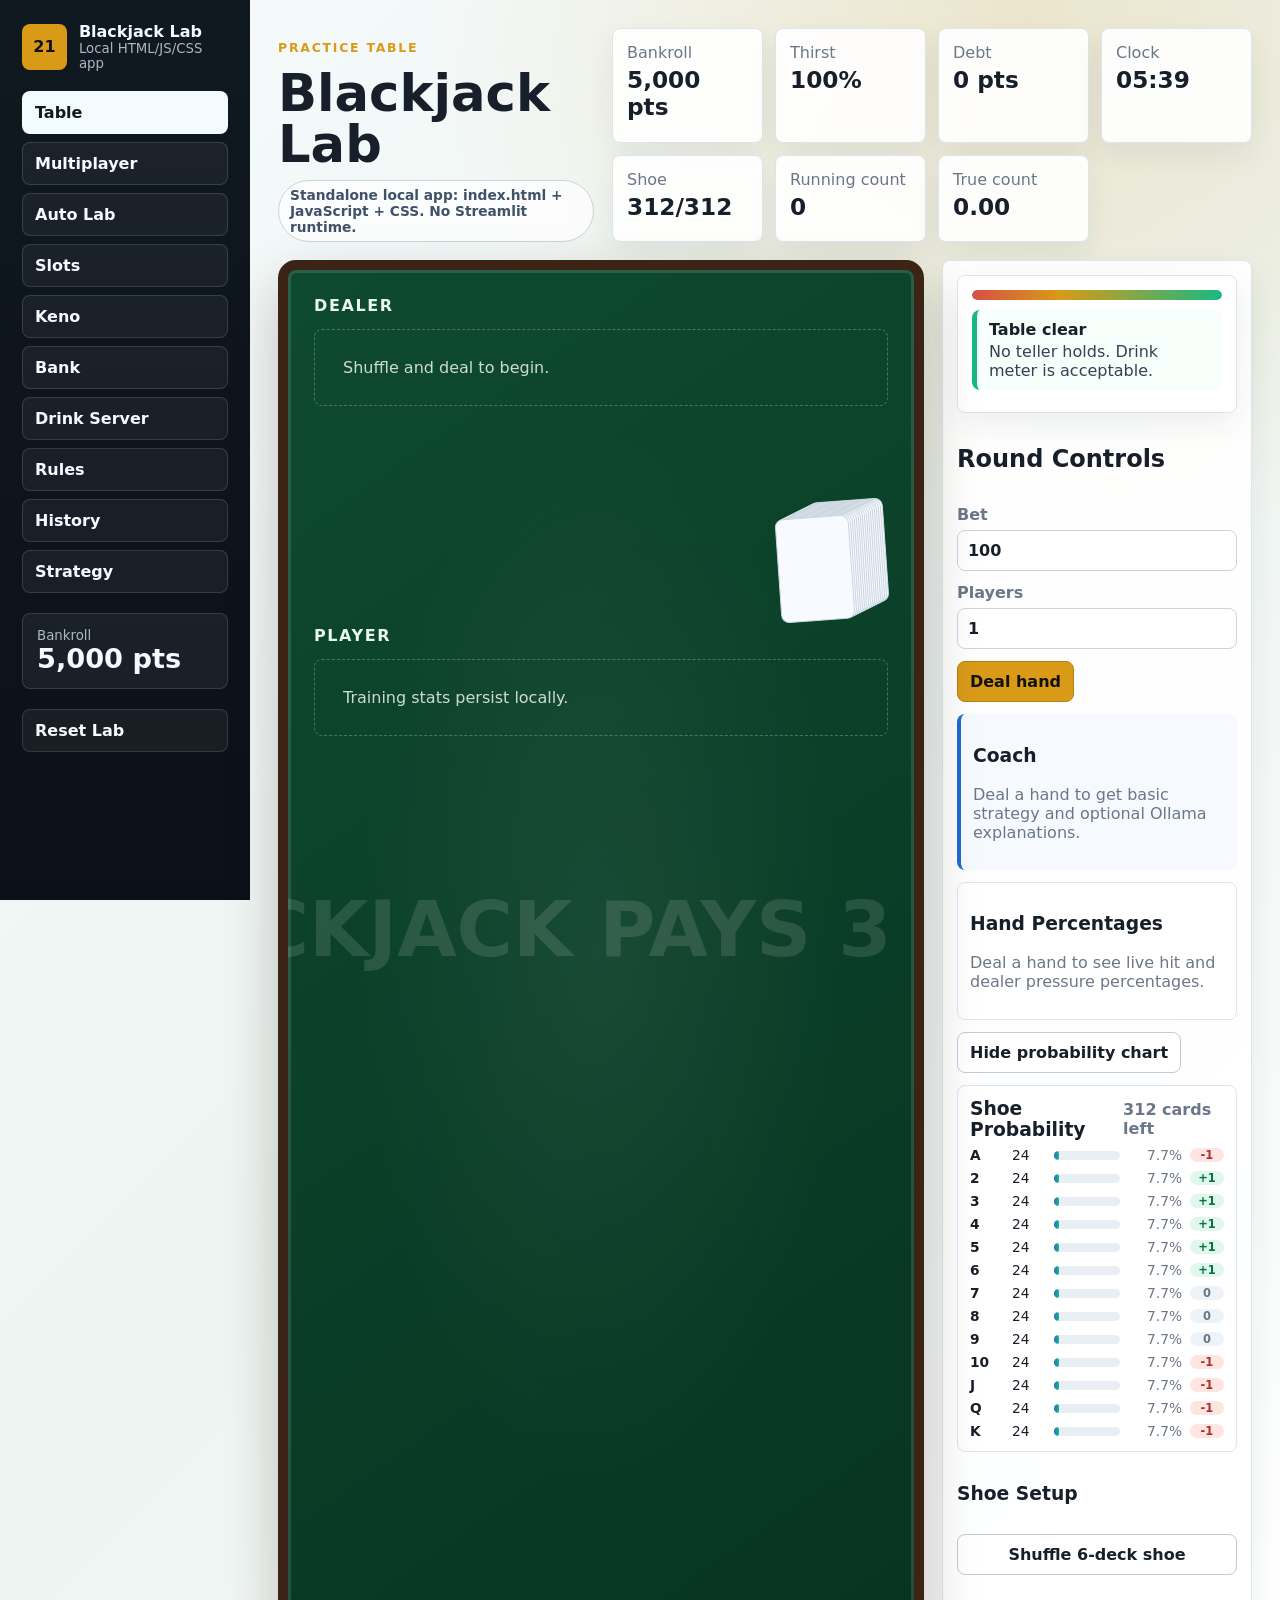
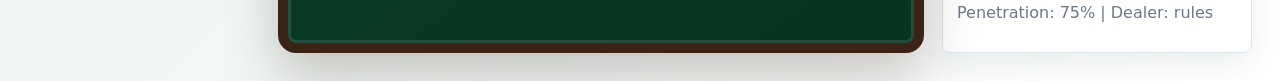
==== play.html @ 5b171c64 "Publish mini client only" ====
<!doctype html>
<html lang="en">
  <head>
    <meta charset="utf-8" />
    <meta name="viewport" content="width=device-width, initial-scale=1" />
    <title>Blackjack Lab</title>
    <link rel="stylesheet" href="./src/styles.css?v=2" />
  </head>
  <body>
    <aside class="rail">
      <div class="brand">
        <span>21</span>
        <div>
          <strong>Blackjack Lab</strong>
          <small>Local HTML/JS/CSS app</small>
        </div>
      </div>
      <nav>
        <button data-view="table" class="active">Table</button>
        <button data-view="multiplayer">Multiplayer</button>
        <button data-view="auto">Auto Lab</button>
        <button data-view="slots">Slots</button>
        <button data-view="keno">Keno</button>
        <button data-view="bank">Bank</button>
        <button data-view="drinks">Drink Server</button>
        <button data-view="rules">Rules</button>
        <button data-view="history">History</button>
        <button data-view="strategy">Strategy</button>
      </nav>
      <div class="rail-card">
        <small>Bankroll</small>
        <strong id="bankrollLabel">0</strong>
      </div>
      <button id="resetAll" class="ghost">Reset Lab</button>
    </aside>

    <main>
      <section id="app"></section>
    </main>

    <script type="module" src="./src/app.js?v=59"></script>
  </body>
</html>
---- src/styles.css ----
:root {
  --felt: #0e4a2f;
  --felt-dark: #073421;
  --ink: #17202a;
  --muted: #6b7788;
  --line: #dbe5ec;
  --gold: #d99a18;
  --red: #d84f45;
  --blue: #1f6ccf;
  --panel: rgba(255,255,255,.92);
  font-family: Inter, ui-sans-serif, system-ui, -apple-system, BlinkMacSystemFont, "Segoe UI", sans-serif;
}

* { box-sizing: border-box; }
body {
  margin: 0;
  min-height: 100vh;
  display: grid;
  grid-template-columns: 250px 1fr;
  background:
    radial-gradient(circle at 80% 0%, rgba(217,154,24,.18), transparent 30%),
    linear-gradient(135deg, #f6fafb, #edf4f1 52%, #ffffff);
  color: var(--ink);
}

.rail {
  position: sticky;
  top: 0;
  height: 100vh;
  padding: 22px;
  background: linear-gradient(180deg, #101820, #0b1118);
  color: #f4fbff;
  display: flex;
  flex-direction: column;
  gap: 20px;
}
.brand { display: flex; align-items: center; gap: 12px; }
.brand > span {
  width: 46px;
  height: 46px;
  display: grid;
  place-items: center;
  border-radius: 8px;
  background: var(--gold);
  color: #111;
  font-weight: 900;
}
.brand small, .rail-card small { display: block; color: #aab8c4; }
.runtime-badge {
  display: inline-block;
  margin: 10px 0 0;
  border: 1px solid #c8d5df;
  border-radius: 999px;
  padding: 6px 11px;
  color: #405269;
  background: rgba(255,255,255,.72);
  font-weight: 800;
  font-size: .86rem;
}
nav { display: grid; gap: 8px; }
button, input, select {
  font: inherit;
}
nav button, .ghost {
  border: 1px solid rgba(255,255,255,.13);
  background: rgba(255,255,255,.05);
  color: #f4fbff;
  border-radius: 8px;
  padding: 11px 12px;
  text-align: left;
  cursor: pointer;
  font-weight: 750;
}
nav button.active {
  background: #f4fbff;
  color: #101820;
}
.rail-card {
  border: 1px solid rgba(255,255,255,.13);
  background: rgba(255,255,255,.06);
  border-radius: 8px;
  padding: 14px;
}
.rail-card strong { display: block; font-size: 1.7rem; }

main { padding: 28px; min-width: 0; }
.topbar {
  display: flex;
  justify-content: space-between;
  align-items: stretch;
  gap: 18px;
  margin-bottom: 18px;
}
h1 { margin: 0; font-size: clamp(2rem, 4vw, 3.7rem); line-height: 1; }
.eyebrow {
  color: var(--gold);
  text-transform: uppercase;
  letter-spacing: .14em;
  font-size: .78rem;
  font-weight: 900;
}
.top-stats, .settings-grid, .strategy-grid {
  display: grid;
  grid-template-columns: repeat(auto-fit, minmax(150px, 1fr));
  gap: 12px;
}
.top-stats { min-width: min(640px, 55vw); }
.metric, .control-panel, .settings-grid label, .strategy-grid article, .history-row {
  background: var(--panel);
  border: 1px solid var(--line);
  border-radius: 8px;
  padding: 14px;
  box-shadow: 0 12px 30px rgba(21, 37, 54, .07);
}
.metric span, .fine, small { color: var(--muted); }
.metric strong { display: block; font-size: 1.45rem; margin-top: 4px; }

.table-layout {
  display: grid;
  grid-template-columns: minmax(0, 1.65fr) minmax(310px, .75fr);
  gap: 18px;
}
.slots-layout {
  display: grid;
  grid-template-columns: minmax(0, 1fr) minmax(300px, 360px);
  gap: 18px;
}
.slots-stage {
  position: relative;
  min-height: min(72vh, 760px);
  border-radius: 12px;
  overflow: hidden;
  background: #101820;
  border: 1px solid #243445;
  box-shadow: 0 24px 54px rgba(16, 24, 32, .22);
}
.slots-world {
  width: 100%;
  height: min(72vh, 760px);
  min-height: 540px;
  outline: none;
}
.slots-world canvas {
  display: block;
  width: 100%;
  height: 100%;
  cursor: grab;
}
.slots-world:active canvas {
  cursor: grabbing;
}
.slots-loading {
  min-height: 540px;
  display: grid;
  place-items: center;
  color: #f4fbff;
  font-weight: 900;
  background:
    linear-gradient(90deg, rgba(217,154,24,.12) 1px, transparent 1px),
    linear-gradient(0deg, rgba(255,255,255,.08) 1px, transparent 1px),
    #101820;
  background-size: 42px 42px;
}
.slots-loading.error {
  color: #ffd6d2;
  padding: 28px;
  text-align: center;
}
.slots-hud {
  position: absolute;
  left: 18px;
  right: 18px;
  bottom: 18px;
  display: flex;
  justify-content: space-between;
  gap: 16px;
  align-items: center;
  border: 1px solid rgba(255,255,255,.16);
  border-radius: 8px;
  padding: 14px 16px;
  background: rgba(10, 16, 23, .78);
  color: #f4fbff;
  backdrop-filter: blur(10px);
}
.slots-hud strong { font-size: 1.2rem; }
.slots-hud span { color: #c8d5df; font-weight: 750; }
.slots-panel .slot-detail {
  display: grid;
  gap: 6px;
  margin: 12px 0;
  border: 1px solid var(--line);
  border-radius: 8px;
  padding: 14px;
  background: rgba(16, 24, 32, .04);
}
.slots-panel .slot-detail span { color: var(--muted); }
.slot-emotes {
  display: grid;
  grid-template-columns: repeat(4, minmax(0, 1fr));
  gap: 6px;
}
.slot-emotes button {
  min-height: 34px;
  padding: 6px 8px;
  font-size: 0.78rem;
}
.slot-machine-wrap {
  margin: 12px 0;
}
.slot-console-head {
  display: none;
}
.slot-seated .slot-console {
  position: fixed;
  z-index: 20;
  left: 50%;
  top: 50%;
  width: min(760px, calc(100vw - 48px));
  max-height: calc(100vh - 48px);
  overflow: auto;
  transform: translate(-50%, -50%);
  border: 1px solid rgba(255,255,255,.24);
  border-radius: 12px;
  padding: 16px;
  background:
    linear-gradient(180deg, rgba(10,16,23,.96), rgba(16,24,32,.98)),
    #101820;
  box-shadow: 0 34px 90px rgba(0,0,0,.48);
}
.slot-seated .slot-console::before {
  content: "";
  position: fixed;
  inset: -100vh;
  z-index: -1;
  background: rgba(5, 10, 16, .58);
}
.slot-seated .slot-console-head {
  display: flex;
  justify-content: space-between;
  align-items: baseline;
  gap: 12px;
  color: #f8fbfd;
  margin-bottom: 10px;
}
.slot-seated .slot-console-head strong {
  font-size: 1.25rem;
}
.slot-seated .slot-console-head span {
  color: #aab8c4;
  font-weight: 850;
}
.slot-seated .slot-machine-wrap {
  margin: 0 0 14px;
}
.slot-seated .slot-machine-face {
  min-height: 420px;
  display: grid;
  align-content: center;
}
.slot-seated .slot-reels span {
  min-height: 72px;
  font-size: clamp(1rem, 2.4vw, 1.55rem);
}
.slot-seated .slot-wager-grid label,
.slot-seated .slot-bet-readout {
  color: #f8fbfd;
}
.slot-machine-empty {
  min-height: 180px;
  display: grid;
  place-items: center;
  border: 1px dashed #c8d5df;
  border-radius: 8px;
  color: var(--muted);
  background: #f8fbfd;
  text-align: center;
  padding: 16px;
}
.slot-machine-face {
  position: relative;
  overflow: hidden;
  border-radius: 8px;
  padding: 14px;
  color: #f8fbfd;
  background:
    linear-gradient(180deg, color-mix(in srgb, var(--machine-color), #101820 34%), #101820 74%),
    #101820;
  border: 2px solid var(--machine-color);
  box-shadow: inset 0 0 28px rgba(255,255,255,.08), 0 16px 28px rgba(16,24,32,.12);
}
.slot-machine-face.physical {
  background:
    radial-gradient(circle at 50% 0%, rgba(255,255,255,.14), transparent 38%),
    linear-gradient(180deg, #2b3038, #101820);
}
.slot-machine-face.sap, .slot-machine-face.wap {
  box-shadow: inset 0 0 28px rgba(255,255,255,.08), 0 0 28px color-mix(in srgb, var(--machine-color), transparent 35%);
}
.slot-machine-title {
  font-weight: 950;
  text-transform: uppercase;
  letter-spacing: .04em;
  margin-bottom: 10px;
  color: #fff;
}
.slot-progressive-chip {
  margin: -2px 0 10px;
  border: 1px solid color-mix(in srgb, var(--machine-color), #fff 25%);
  border-radius: 999px;
  padding: 6px 10px;
  background: rgba(250, 204, 21, .14);
  color: #fef3c7;
  font-weight: 950;
  text-align: center;
}
.slot-free-chip {
  margin: -3px 0 10px;
  border-radius: 999px;
  padding: 5px 9px;
  background: #dff8eb;
  color: #087345;
  font-weight: 950;
  text-align: center;
}
.slot-reels {
  display: grid;
  gap: 7px;
  padding: 10px;
  border-radius: 8px;
  background: rgba(0,0,0,.24);
}
.slot-reels span {
  min-height: 46px;
  display: grid;
  place-items: center;
  border-radius: 7px;
  border: 1px solid rgba(255,255,255,.18);
  background: linear-gradient(180deg, #fff, #dde7ef);
  color: #111820;
  font-weight: 950;
  font-size: clamp(.72rem, 1.5vw, 1.08rem);
  text-align: center;
  box-shadow: inset 0 -8px 16px rgba(16,24,32,.08);
}
.slot-machine-face.digital .slot-reels span {
  background: #08121c;
  color: #ecfeff;
  border-color: color-mix(in srgb, var(--machine-color), #fff 18%);
  box-shadow: inset 0 0 16px color-mix(in srgb, var(--machine-color), transparent 64%);
}

.chat-panel {
  margin-top: 16px;
  border: 1px solid var(--line);
  border-radius: 12px;
  padding: 14px;
  background: rgba(255, 255, 255, 0.94);
}
.chat-panel h3 {
  margin: 0 0 10px;
  font-size: 1rem;
}
.chat-log {
  display: grid;
  gap: 10px;
  max-height: 240px;
  overflow-y: auto;
  padding-right: 2px;
  margin-bottom: 12px;
}
.chat-empty {
  color: var(--muted);
  font-size: 0.94rem;
}
.chat-message {
  padding: 10px 12px;
  border-radius: 10px;
  background: #f7fafc;
  color: var(--ink);
  line-height: 1.45;
}
.chat-message strong {
  color: var(--blue);
}
.chat-input-row {
  display: grid;
  grid-template-columns: 1fr auto;
  gap: 10px;
}
.chat-input-row input {
  width: 100%;
  padding: 10px 12px;
  border-radius: 10px;
  border: 1px solid var(--line);
  outline: none;
}

.chat-input-row button {
  min-width: 120px;
}

.avatar-panel {
  margin-top: 18px;
  border: 1px solid var(--line);
  border-radius: 12px;
  padding: 14px;
  background: rgba(255, 255, 255, 0.94);
}
.avatar-panel h3 {
  margin: 0 0 10px;
}
.avatar-panel label {
  display: block;
  margin-bottom: 10px;
}
.avatar-panel label input,
.avatar-panel label select {
  width: 100%;
  margin-top: 6px;
  padding: 8px 10px;
  border: 1px solid var(--line);
  border-radius: 8px;
  background: #fff;
}
.avatar-panel label.check {
  display: flex;
  align-items: center;
  gap: 10px;
  margin-bottom: 12px;
}
.avatar-panel .avatar-presets {
  padding: 12px 10px 8px;
  border: 1px solid rgba(0, 0, 0, 0.08);
  border-radius: 10px;
  background: #f7f9fc;
  margin: 10px 0;
}
.avatar-panel .avatar-presets label {
  margin-bottom: 8px;
}
.avatar-panel .avatar-chip {
  display: inline-block;
  width: 14px;
  height: 14px;
  border-radius: 50%;
  border: 2px solid #ffffff;
  box-shadow: 0 0 0 1px rgba(0, 0, 0, 0.12);
  vertical-align: middle;
  margin-right: 6px;
}
.avatar-panel .button-row {
  margin-top: 8px;
}
.avatar-panel .button-row.tight button {
  min-width: 92px;
}

.slot-machine-face.spinning .slot-reels span {
  animation: reelFlash .14s linear infinite;
}
.slot-machine-face.cascading .slot-reels span.hit {
  animation: cascadeDrop .7s ease-in-out infinite alternate;
}
.slot-machine-face.wheelBonus.has-win::after,
.slot-machine-face.pickBonus.has-win::after,
.slot-machine-face.mystery.has-win::after {
  content: "FEATURE";
  position: absolute;
  right: 14px;
  top: 14px;
  border-radius: 999px;
  padding: 8px 12px;
  background: #facc15;
  color: #101820;
  font-weight: 950;
  animation: winPulse .55s ease-in-out infinite alternate;
}
.slot-reels span.hit {
  background: var(--machine-color);
  color: #101820;
  animation: winPulse .7s ease-in-out infinite alternate;
}
.slot-machine-face small {
  display: block;
  margin-top: 10px;
  color: #dbeafe;
}
.slot-wager-grid {
  display: grid;
  grid-template-columns: 1fr 1fr;
  gap: 10px;
}
.slot-bet-readout {
  display: block;
  margin: 10px 0;
  color: #101820;
}
.slot-result {
  min-height: 42px;
  margin: 12px 0;
  border-left: 4px solid var(--gold);
  padding: 10px 12px;
  border-radius: 8px;
  background: #fff8e8;
  color: #4f3600;
  font-weight: 800;
}
.slot-result.staff {
  border-left-color: var(--red);
  background: #fff1f0;
  color: #8b1d17;
}
.slot-history {
  display: grid;
  gap: 6px;
}
.slot-history p {
  margin: 0;
  padding: 8px 10px;
  border-radius: 8px;
  background: #f8fbfd;
  color: #405269;
}
.slot-rules-panel {
  margin-top: 12px;
  border: 1px solid #dbe5ec;
  border-radius: 8px;
  padding: 12px;
  background: #f8fbfd;
}
.slot-rules-panel h3 { margin-top: 0; }
.slot-rules-panel table {
  width: 100%;
  border-collapse: collapse;
  margin-top: 10px;
  font-size: .9rem;
}
.slot-rules-panel th, .slot-rules-panel td {
  border-bottom: 1px solid #dbe5ec;
  padding: 7px 4px;
  text-align: left;
}
.keno-layout {
  display: grid;
  grid-template-columns: minmax(0, 1fr) minmax(300px, 380px);
  gap: 18px;
}
.keno-board {
  display: grid;
  grid-template-columns: repeat(10, minmax(38px, 1fr));
  gap: 6px;
}
.keno-number {
  min-height: 44px;
  border: 1px solid #c8d5df;
  border-radius: 8px;
  background: #fff;
  color: #17202a;
  text-align: center;
  font-weight: 900;
}
.keno-number.picked {
  background: #d99a18;
  border-color: #a96f00;
  color: #101820;
}
.keno-number.drawn {
  box-shadow: inset 0 0 0 3px #1f6ccf;
}
.keno-number.hit {
  background: #18b981;
  border-color: #087345;
  color: #fff;
  animation: winPulse .45s ease-in-out 2 alternate;
}
.keno-result {
  margin-top: 14px;
  border-left: 5px solid var(--blue);
  border-radius: 8px;
  padding: 12px;
  background: #eef6ff;
  font-weight: 850;
}
.keno-paytable {
  display: grid;
  gap: 6px;
}
.keno-paytable span {
  display: flex;
  justify-content: space-between;
  border-bottom: 1px solid #dbe5ec;
  padding: 5px 0;
}
.keno-history {
  display: grid;
  gap: 8px;
  max-height: 230px;
  overflow: auto;
}
.keno-history-row {
  display: grid;
  gap: 3px;
  border: 1px solid #dbe5ec;
  border-radius: 8px;
  padding: 9px;
  background: #f8fbfd;
}
.keno-history-row span,
.keno-history-row small {
  color: var(--muted);
}
.keno-card-tabs {
  display: grid;
  grid-template-columns: repeat(4, 1fr);
  gap: 6px;
  margin-bottom: 10px;
}
.keno-card-tabs button {
  color: #17202a;
  background: #f8fbfd;
  border: 1px solid #c8d5df;
  text-align: center;
}
.keno-card-tabs button.active {
  background: #101820;
  color: #fff;
}
.keno-draw-strip {
  display: flex;
  flex-wrap: wrap;
  gap: 6px;
  margin-top: 12px;
}
.keno-draw-strip span {
  min-width: 34px;
  min-height: 34px;
  display: grid;
  place-items: center;
  border-radius: 999px;
  background: #1f6ccf;
  color: #fff;
  font-weight: 950;
  animation: ballDrop .28s ease-out both;
}
.keno-draw-strip span.hit {
  background: #18b981;
}
.felt {
  position: relative;
  min-height: 650px;
  overflow: hidden;
  border-radius: 18px;
  padding: 26px;
  background:
    radial-gradient(ellipse at center, rgba(255,255,255,.06), transparent 55%),
    linear-gradient(145deg, var(--felt), var(--felt-dark));
  border: 10px solid #3b2415;
  box-shadow: inset 0 0 0 3px rgba(255,255,255,.12), 0 24px 54px rgba(39, 24, 14, .24);
}
.felt::before {
  content: "BLACKJACK PAYS 3 TO 2";
  position: absolute;
  inset: 48% auto auto 50%;
  transform: translate(-50%, -50%);
  color: rgba(255,255,255,.12);
  font-size: clamp(2rem, 6vw, 5rem);
  font-weight: 900;
  white-space: nowrap;
}
.count-ribbon {
  position: absolute;
  z-index: 2;
  right: 22px;
  top: 18px;
  display: flex;
  gap: 8px;
  flex-wrap: wrap;
}
.count-ribbon span {
  display: inline-flex;
  align-items: center;
  gap: 5px;
  border: 1px solid rgba(255,255,255,.2);
  border-radius: 999px;
  padding: 6px 10px;
  background: rgba(0,0,0,.2);
  color: #dfeee8;
  font-size: .82rem;
  font-weight: 800;
}
.count-ribbon strong { color: #fff; }
.auto-table-hud {
  position: absolute;
  z-index: 3;
  left: 22px;
  top: 18px;
  max-width: min(420px, calc(100% - 44px));
  border: 1px solid rgba(255,255,255,.22);
  border-left: 6px solid var(--blue);
  border-radius: 8px;
  padding: 12px 14px;
  background: rgba(9, 18, 26, .78);
  color: #fff;
  box-shadow: 0 18px 40px rgba(0,0,0,.24);
  animation: hudPulse .45s ease-out both;
}
.auto-table-hud.deal { border-left-color: var(--gold); }
.auto-table-hud.win { border-left-color: #18b981; }
.auto-table-hud.lose { border-left-color: var(--red); }
.auto-table-hud.push, .auto-table-hud.dealer { border-left-color: #94a3b8; }
.auto-table-hud div:first-child {
  display: flex;
  justify-content: space-between;
  gap: 18px;
  align-items: baseline;
}
.auto-table-hud span {
  color: #bed0dc;
  font-weight: 900;
  text-transform: uppercase;
  font-size: .72rem;
  letter-spacing: .08em;
}
.auto-table-hud strong {
  font-size: 1.5rem;
}
.auto-table-hud p {
  margin: 6px 0 0;
  color: #f3fbff;
}
.auto-scoreline {
  display: flex;
  flex-wrap: wrap;
  gap: 8px;
  margin-top: 10px;
}
.auto-scoreline span {
  text-transform: none;
  letter-spacing: 0;
  border: 1px solid rgba(255,255,255,.16);
  border-radius: 999px;
  padding: 5px 8px;
  background: rgba(255,255,255,.08);
  font-size: .78rem;
}
.dealer-zone, .player-zone { position: relative; z-index: 1; }
.dealer-zone { min-height: 210px; }
.player-zone { margin-top: 120px; }
.zone-label {
  color: #eaf7ef;
  font-weight: 900;
  text-transform: uppercase;
  letter-spacing: .1em;
}
.hand-row { display: flex; gap: 10px; flex-wrap: wrap; margin-top: 12px; }
.hands-grid { display: grid; grid-template-columns: repeat(auto-fit, minmax(210px, 1fr)); gap: 14px; }
.player-hand {
  border: 1px solid rgba(255,255,255,.18);
  border-radius: 8px;
  padding: 12px;
  background: rgba(0,0,0,.16);
  color: #fff;
}
.player-hand.active { outline: 3px solid var(--gold); }
.player-hand.active::after {
  content: "ACTIVE";
  display: inline-block;
  margin-top: 8px;
  border-radius: 999px;
  padding: 4px 8px;
  background: var(--gold);
  color: #111;
  font-size: .7rem;
  font-weight: 950;
  animation: decisionBlink 1s ease-in-out infinite;
}
.player-hand.hand-win { box-shadow: inset 0 0 0 2px rgba(24,185,129,.55), 0 0 24px rgba(24,185,129,.25); }
.player-hand.hand-lose { box-shadow: inset 0 0 0 2px rgba(216,79,69,.55), 0 0 24px rgba(216,79,69,.2); }
.player-hand.hand-push { box-shadow: inset 0 0 0 2px rgba(217,154,24,.55), 0 0 24px rgba(217,154,24,.2); }
.players-panel {
  border: 1px solid rgba(255,255,255,.16);
  border-radius: 10px;
  padding: 12px;
  margin-top: 14px;
  background: rgba(0,0,0,.14);
}
.players-panel-head {
  display: flex;
  justify-content: space-between;
  align-items: center;
  gap: 12px;
  margin-bottom: 10px;
}
.player-row {
  display: flex;
  justify-content: space-between;
  align-items: baseline;
  gap: 12px;
  border-top: 1px solid rgba(255,255,255,.08);
  padding: 8px 0;
}
.player-row:first-child {
  border-top: none;
}
.player-row strong {
  font-size: .95rem;
}
.player-seat-grid {
  display: grid;
  grid-template-columns: repeat(auto-fit, minmax(220px, 1fr));
  gap: 14px;
}
.seat-cards {
  display: flex;
  flex-wrap: wrap;
  gap: 8px;
  margin-top: 10px;
}
.seat-cards.empty {
  color: var(--muted);
  font-size: .85rem;
}
.player-seat {
  border: 1px solid rgba(255,255,255,.16);
  border-radius: 12px;
  padding: 12px;
  background: rgba(0,0,0,.18);
}
.player-seat.current-seat {
  box-shadow: 0 0 0 3px rgba(255,209,52,.35);
}
.seat-label {
  display: flex;
  justify-content: space-between;
  align-items: center;
  gap: 10px;
}
.seat-bankroll {
  margin-top: 8px;
  font-size: .95rem;
}
.seat-hand-meta {
  display: flex;
  justify-content: space-between;
  gap: 10px;
  margin-top: 8px;
  font-size: .82rem;
  color: #dbe5ec;
}
.seat-chips {
  margin-top: 8px;
}
.badge {
  display: inline-flex;
  padding: 3px 8px;
  border-radius: 999px;
  background: rgba(255,255,255,.12);
  color: #fff;
  font-size: .7rem;
  font-weight: 700;
  letter-spacing: .04em;
}
.chip-stack {
  margin-top: 10px;
  display: flex;
  align-items: center;
  gap: 12px;
}
.chip-stack i {
  width: 18px;
  height: 18px;
  border-radius: 50%;
  background: radial-gradient(circle at 30% 30%, #fff 12%, #f5c542 35%, #d99a18 75%);
  border: 1px solid rgba(255,255,255,.35);
  box-shadow: inset 0 0 0 1px rgba(0,0,0,.15);
  transform: translateY(calc(-4px * var(--index)));
}
.chip-stack span {
  font-size: .9rem;
  color: #fff;
  letter-spacing: .01em;
}
.hand-head { display: flex; justify-content: space-between; gap: 10px; }
.card {
  position: relative;
  width: 70px;
  height: 98px;
  border-radius: 9px;
  background: #fff;
  color: #111;
  border: 1px solid #cfd8df;
  display: grid;
  grid-template-rows: 1fr 1fr;
  align-items: center;
  padding: 8px;
  box-shadow: 0 10px 18px rgba(0,0,0,.25);
  font-weight: 900;
  transform-origin: center bottom;
  animation: dealIn .42s cubic-bezier(.18,.84,.22,1) both, cardSettle .28s ease-out both;
  animation-delay: calc(var(--deal, 0) * 70ms);
}
.hand-row .card:nth-child(2) { animation-delay: .05s; }
.hand-row .card:nth-child(3) { animation-delay: .09s; }
.hand-row .card:nth-child(4) { animation-delay: .13s; }
.hand-row .card:nth-child(5) { animation-delay: .17s; }
.card span { font-size: 1.8rem; text-align: center; }
.card.red { color: var(--red); }
.card.hidden {
  color: #eaf7ef;
  background: repeating-linear-gradient(45deg, #102337, #102337 8px, #173c5a 8px, #173c5a 16px);
}
.count-badge {
  position: absolute;
  right: 5px;
  bottom: 5px;
  min-width: 22px;
  height: 22px;
  display: grid;
  place-items: center;
  border-radius: 999px;
  background: #e8edf2;
  color: #526173;
  font-size: .72rem;
  font-style: normal;
  font-weight: 950;
}
.count-badge.plus { background: #dff8eb; color: #087345; }
.count-badge.minus { background: #ffe5e1; color: #a53229; }
.empty-seat {
  color: rgba(255,255,255,.8);
  border: 1px dashed rgba(255,255,255,.25);
  border-radius: 8px;
  padding: 28px;
  margin-top: 14px;
}
.shoe-visual {
  position: absolute;
  right: 28px;
  top: 230px;
  width: 130px;
  height: 150px;
}
.shoe-visual i {
  position: absolute;
  right: calc(var(--i) * 2px);
  top: calc(var(--i) * 1px);
  width: 74px;
  height: 104px;
  border-radius: 8px;
  background: #f7fbff;
  border: 1px solid #cbd5df;
  transform: rotate(-4deg);
}
.result-banner {
  position: absolute;
  left: 50%;
  bottom: 22px;
  transform: translateX(-50%);
  min-width: 300px;
  text-align: center;
  padding: 14px 18px;
  border-radius: 8px;
  background: #101820;
  color: #fff;
  border-left: 6px solid var(--gold);
  animation: settlePop .28s ease-out both, resultGlow 1.1s ease-out both;
}
.result-banner.win { border-left-color: #18b981; }
.result-banner.lose { border-left-color: var(--red); }
.control-panel { display: grid; gap: 12px; align-content: start; }
label { display: grid; gap: 6px; color: var(--muted); font-weight: 700; }
input, select {
  width: 100%;
  border: 1px solid #c8d5df;
  border-radius: 8px;
  padding: 10px;
  background: #fff;
  color: var(--ink);
}
textarea.csv-box {
  width: 100%;
  min-height: 220px;
  border: 1px solid #c8d5df;
  border-radius: 8px;
  padding: 12px;
  background: #0f1720;
  color: #e8f4ff;
  font: 12px ui-monospace, SFMono-Regular, Consolas, monospace;
  resize: vertical;
}
button {
  border: 1px solid #c1ccd6;
  border-radius: 8px;
  padding: 10px 12px;
  background: #fff;
  color: var(--ink);
  cursor: pointer;
  font-weight: 800;
}
button.primary {
  background: var(--gold);
  border-color: #b77f0d;
  color: #111;
}
button:disabled {
  opacity: .45;
  cursor: not-allowed;
}
.action-grid { display: grid; grid-template-columns: 1fr 1fr; gap: 8px; }
.auto-watch {
  border: 1px solid #d9e5ef;
  border-radius: 8px;
  background: #fff;
  padding: 12px;
  display: grid;
  gap: 10px;
}
.auto-watch .section-head h3 { margin: 0; }
.auto-watch .section-head span {
  color: var(--muted);
  font-weight: 900;
}
.decision-tile {
  border-left: 5px solid var(--blue);
  border-radius: 8px;
  padding: 12px;
  background: #f6faff;
  display: grid;
  gap: 4px;
  animation: decisionSlide .28s ease-out both;
}
.decision-tile.win { border-left-color: #18b981; background: #f0fff7; }
.decision-tile.lose { border-left-color: var(--red); background: #fff5f3; }
.decision-tile.push, .decision-tile.dealer { border-left-color: #94a3b8; }
.decision-tile.deal { border-left-color: var(--gold); background: #fffaf0; }
.decision-tile small {
  text-transform: uppercase;
  letter-spacing: .08em;
  font-weight: 950;
}
.decision-tile strong { font-size: 1.8rem; }
.decision-tile span { color: #334155; }
.score-bars {
  display: grid;
  gap: 8px;
}
.score-bars label {
  position: relative;
  overflow: hidden;
  border: 1px solid #e1eaf1;
  border-radius: 8px;
  padding: 8px 10px;
  display: flex;
  justify-content: space-between;
  color: #334155;
  background: #f8fbfd;
}
.score-bars i {
  position: absolute;
  inset: auto auto 0 0;
  height: 4px;
  background: #18b981;
  transition: width .35s ease;
}
.score-bars i.loss { background: var(--red); }
.score-bars i.push { background: var(--gold); }
.settle-panel, .odds-panel, .shoe-chart {
  border: 1px solid #d9e5ef;
  border-radius: 8px;
  background: #fff;
  padding: 12px;
}
.settle-panel {
  display: grid;
  gap: 5px;
  border-left: 5px solid var(--gold);
}
.settle-panel strong { font-size: 1.05rem; }
.settle-panel span { color: var(--muted); }
.button-row.tight { margin-top: 0; }
.shoe-chart {
  display: grid;
  gap: 7px;
}
.shoe-chart .section-head h3 { margin: 0; }
.shoe-chart .section-head span { color: var(--muted); font-weight: 800; }
.prob-row {
  display: grid;
  grid-template-columns: 34px 34px 1fr 54px 34px;
  gap: 8px;
  align-items: center;
  font-size: .86rem;
}
.prob-row div {
  height: 9px;
  overflow: hidden;
  border-radius: 999px;
  background: #e8eef3;
}
.prob-row i {
  display: block;
  height: 100%;
  border-radius: inherit;
  background: linear-gradient(90deg, #1f6ccf, #18b981);
}
.prob-row em {
  color: var(--muted);
  font-style: normal;
  text-align: right;
}
.prob-row small {
  display: grid;
  place-items: center;
  border-radius: 999px;
  background: #eef3f7;
  font-weight: 900;
}
.prob-row small.plus { background: #dff8eb; color: #087345; }
.prob-row small.minus { background: #ffe5e1; color: #a53229; }
.coach-panel, .advice {
  border-left: 4px solid var(--blue);
  background: #f6faff;
  padding: 12px;
  border-radius: 8px;
}
.coach-state {
  margin: 10px 0;
  border: 1px solid #d9e5ef;
  border-radius: 8px;
  padding: 8px 10px;
  background: #fff;
}
.coach-state summary, .rule-editor summary {
  cursor: pointer;
  font-weight: 800;
  color: var(--blue);
}
.coach-state pre {
  max-height: 190px;
  overflow: auto;
  margin: 8px 0 0;
  white-space: pre-wrap;
  color: #233345;
}
.button-row {
  display: flex;
  flex-wrap: wrap;
  gap: 10px;
  margin-top: 16px;
}
.rule-editor {
  border: 1px solid #d9e5ef;
  border-radius: 8px;
  background: #fff;
  padding: 10px 12px;
}
.rule-grid {
  display: grid;
  grid-template-columns: repeat(auto-fit, minmax(150px, 1fr));
  gap: 10px;
  margin-top: 10px;
}
.rule-grid label {
  box-shadow: none;
  background: #f8fbfd;
}
.auto-log {
  max-height: 260px;
  overflow: auto;
  border: 1px solid #d9e5ef;
  border-radius: 8px;
  background: #fff;
  padding: 10px;
}
.auto-log p {
  margin: 0;
  padding: 8px 0;
  border-top: 1px solid #edf3f7;
  color: #334155;
}
.auto-log p:first-child { border-top: 0; }
.run-card, .grade-card {
  border: 1px solid #d9e5ef;
  border-radius: 8px;
  background: #fff;
  padding: 12px;
}
.run-title, .section-head {
  display: flex;
  justify-content: space-between;
  gap: 12px;
  align-items: center;
}
.run-title span { color: var(--muted); font-weight: 800; }
.mini-metrics {
  display: grid;
  grid-template-columns: repeat(auto-fit, minmax(95px, 1fr));
  gap: 8px;
  margin: 10px 0;
}
.mini-metrics span {
  border: 1px solid #e1eaf1;
  border-radius: 8px;
  padding: 8px;
  background: #f8fbfd;
}
.mini-metrics small {
  display: block;
  margin-bottom: 3px;
}
.mini-metrics strong {
  display: block;
  font-size: .95rem;
}
.grade-card {
  border-left: 5px solid var(--gold);
  margin-bottom: 12px;
}
.grade-card > strong {
  display: inline-grid;
  place-items: center;
  width: 52px;
  height: 52px;
  border-radius: 8px;
  background: #101820;
  color: #fff;
  font-size: 1.35rem;
  margin-right: 10px;
}
.grade-card > span { color: var(--muted); font-weight: 900; }
.grade-card p { margin: 10px 0 0; color: #334155; }
.grade-a, .grade-aplus, .grade-b { border-left-color: #18b981; }
.grade-c { border-left-color: var(--gold); }
.grade-d, .grade-f { border-left-color: var(--red); }
.run-list { display: grid; gap: 10px; }
.run-row {
  display: grid;
  grid-template-columns: 160px 1fr;
  gap: 8px 12px;
  border: 1px solid var(--line);
  border-radius: 8px;
  padding: 12px;
  background: var(--panel);
}
.run-row small { grid-column: 2; }
.settings-grid, .strategy-grid, .history-list { margin-top: 18px; }
.service-layout {
  display: grid;
  grid-template-columns: repeat(auto-fit, minmax(300px, 1fr));
  gap: 14px;
}
.service-panel, .drink-card, .service-notices {
  background: var(--panel);
  border: 1px solid var(--line);
  border-radius: 8px;
  padding: 14px;
  box-shadow: 0 12px 30px rgba(21, 37, 54, .07);
}
.service-panel.wide { grid-column: 1 / -1; }
.service-panel textarea {
  width: 100%;
  border: 1px solid #c8d5df;
  border-radius: 8px;
  padding: 10px;
  resize: vertical;
}
.teller-tabs {
  display: flex;
  gap: 8px;
  margin-bottom: 12px;
}
.teller-tabs .tab {
  border: 1px solid var(--line);
  background: var(--panel);
  color: inherit;
  border-radius: 8px;
  padding: 8px 14px;
  cursor: pointer;
}
.teller-tabs .tab.active {
  background: var(--background);
  border-color: var(--gold);
}
.offer-panel {
  display: grid;
  gap: 12px;
}
.offer-reason {
  white-space: pre-wrap;
  background: #f8f9fb;
  border: 1px solid #d6e0eb;
  border-radius: 8px;
  padding: 10px;
  margin: 0;
}
.full-width {
  width: 100%;
}
.full-width textarea {
  width: 100%;
  min-height: 200px;
}
.loan-row {
  display: grid;
  gap: 6px;
  border: 1px solid #e1eaf1;
  border-radius: 8px;
  padding: 12px;
  margin-bottom: 10px;
  background: #f8fbfd;
}
.loan-row.overdue { border-left: 5px solid var(--red); }
.notice {
  display: grid;
  gap: 3px;
  border-left: 5px solid #18b981;
  border-radius: 8px;
  padding: 10px 12px;
  background: #f6fff9;
  margin-bottom: 8px;
}
.notice.warn { border-left-color: var(--gold); background: #fffaf0; }
.notice.bad { border-left-color: var(--red); background: #fff5f3; }
.notice span { color: #334155; }
.drink-meter-wrap {
  margin: 16px 0;
  background: var(--panel);
  border: 1px solid var(--line);
  border-radius: 8px;
  padding: 14px;
}
.drink-meter {
  height: 18px;
  border-radius: 999px;
  overflow: hidden;
  background: #e8eef3;
}
.drink-meter.small {
  height: 10px;
  margin-bottom: 10px;
}
.drink-meter i {
  display: block;
  height: 100%;
  border-radius: inherit;
  background: linear-gradient(90deg, #d84f45, #d99a18 35%, #18b981);
  transition: width .25s ease;
}
.drink-grid {
  display: grid;
  grid-template-columns: repeat(auto-fit, minmax(210px, 1fr));
  gap: 14px;
}
.drink-card {
  display: grid;
  gap: 8px;
}
.drink-card h2, .drink-card p { margin: 0; }
.drink-card p { color: #334155; }
.strategy-lessons {
  display: grid;
  grid-template-columns: repeat(auto-fit, minmax(280px, 1fr));
  gap: 14px;
  margin-top: 18px;
}
.lesson-card {
  background: var(--panel);
  border: 1px solid var(--line);
  border-radius: 8px;
  padding: 16px;
  box-shadow: 0 12px 30px rgba(21, 37, 54, .07);
}
.lesson-card h2 { margin: 6px 0 8px; }
.lesson-card p { color: #334155; }
.lesson-tag {
  display: inline-flex;
  border-radius: 999px;
  padding: 4px 8px;
  background: #e8eef3;
  color: #405269;
  font-size: .76rem;
  font-weight: 950;
  text-transform: uppercase;
  letter-spacing: .06em;
}
.lesson-tag.good { background: #dff8eb; color: #087345; }
.lesson-tag.warn { background: #fff2d6; color: #8a5a00; }
.position-grid {
  display: grid;
  grid-template-columns: 1fr 1fr;
  gap: 12px;
  margin-top: 12px;
}
.position-grid div {
  border: 1px solid #e1eaf1;
  border-radius: 8px;
  padding: 12px;
  background: #f8fbfd;
}
.position-grid strong { display: block; margin-bottom: 6px; }
.position-grid ul {
  margin: 0;
  padding-left: 18px;
  color: #334155;
}
.position-grid li { margin: 4px 0; }
.check { display: flex !important; flex-direction: row; align-items: center; gap: 10px; }
.check input { width: auto; }
.history-row {
  display: grid;
  grid-template-columns: 110px 1fr;
  gap: 12px;
  margin-bottom: 10px;
}
.history-row small { grid-column: 2; }
.history-row.win { border-left: 5px solid #18b981; }
.history-row.lose { border-left: 5px solid var(--red); }
.history-row.push { border-left: 5px solid var(--gold); }
.toast {
  position: fixed;
  right: 24px;
  bottom: 24px;
  z-index: 10;
  background: #101820;
  color: #fff;
  border-radius: 8px;
  padding: 14px 16px;
  box-shadow: 0 20px 50px rgba(0,0,0,.28);
}
.toast.good { border-left: 5px solid #18b981; }
.toast.bad { border-left: 5px solid var(--red); }

@keyframes dealIn {
  from {
    opacity: 0;
    transform: translate(150px, -110px) rotate(18deg) scale(.86);
  }
  70% {
    opacity: 1;
    transform: translate(-3px, 3px) rotate(-2deg) scale(1.02);
  }
  to {
    opacity: 1;
    transform: translate(0, 0) rotate(0deg) scale(1);
  }
}

@keyframes cardSettle {
  0%, 72% { filter: drop-shadow(0 18px 20px rgba(0,0,0,.22)); }
  100% { filter: drop-shadow(0 8px 10px rgba(0,0,0,.16)); }
}

@keyframes hudPulse {
  from {
    opacity: 0;
    transform: translateY(-8px) scale(.98);
  }
  to {
    opacity: 1;
    transform: translateY(0) scale(1);
  }
}

@keyframes decisionSlide {
  from {
    opacity: 0;
    transform: translateX(10px);
  }
  to {
    opacity: 1;
    transform: translateX(0);
  }
}

@keyframes decisionBlink {
  0%, 100% { opacity: 1; }
  50% { opacity: .58; }
}

@keyframes resultGlow {
  from { box-shadow: 0 0 0 rgba(255,255,255,0); }
  45% { box-shadow: 0 0 32px rgba(255,255,255,.5); }
  to { box-shadow: 0 0 0 rgba(255,255,255,0); }
}

@keyframes settlePop {
  from {
    opacity: 0;
    transform: translateX(-50%) translateY(12px) scale(.96);
  }
  to {
    opacity: 1;
    transform: translateX(-50%) translateY(0) scale(1);
  }
}

@keyframes reelFlash {
  from { transform: translateY(-2px); filter: blur(.6px); }
  to { transform: translateY(2px); filter: blur(0); }
}

@keyframes winPulse {
  from { box-shadow: 0 0 0 rgba(255,255,255,0); }
  to { box-shadow: 0 0 18px rgba(255,255,255,.78); }
}

@keyframes ballDrop {
  from {
    opacity: 0;
    transform: translateY(-12px) scale(.84);
  }
  to {
    opacity: 1;
    transform: translateY(0) scale(1);
  }
}

@keyframes cascadeDrop {
  from {
    transform: translateY(-5px) scale(1.02);
  }
  to {
    transform: translateY(5px) scale(.98);
  }
}

@media (max-width: 980px) {
  body { grid-template-columns: 1fr; }
  .rail { height: auto; position: static; }
  .topbar, .table-layout, .slots-layout, .keno-layout { display: grid; grid-template-columns: 1fr; }
  .top-stats { min-width: 0; }
}
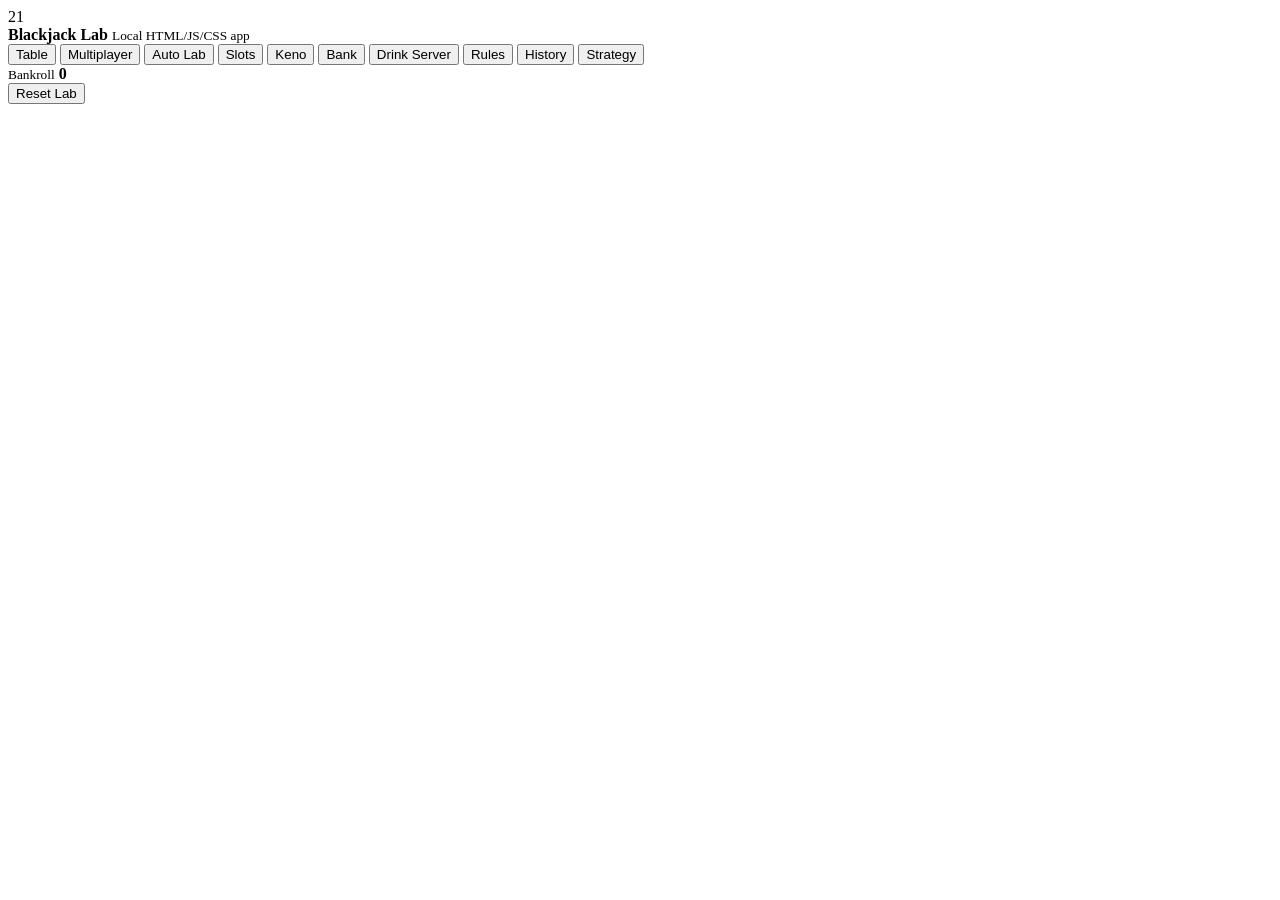
==== commit e493e9fe: "Publish Blackjack Lab mini client" ====
--- a/play.html
+++ b/play.html
@@ -38,6 +38,6 @@
       <section id="app"></section>
     </main>
 
-    <script type="module" src="./src/app.js?v=59"></script>
+    <script type="module" src="./src/app.js?v=60"></script>
   </body>
 </html>
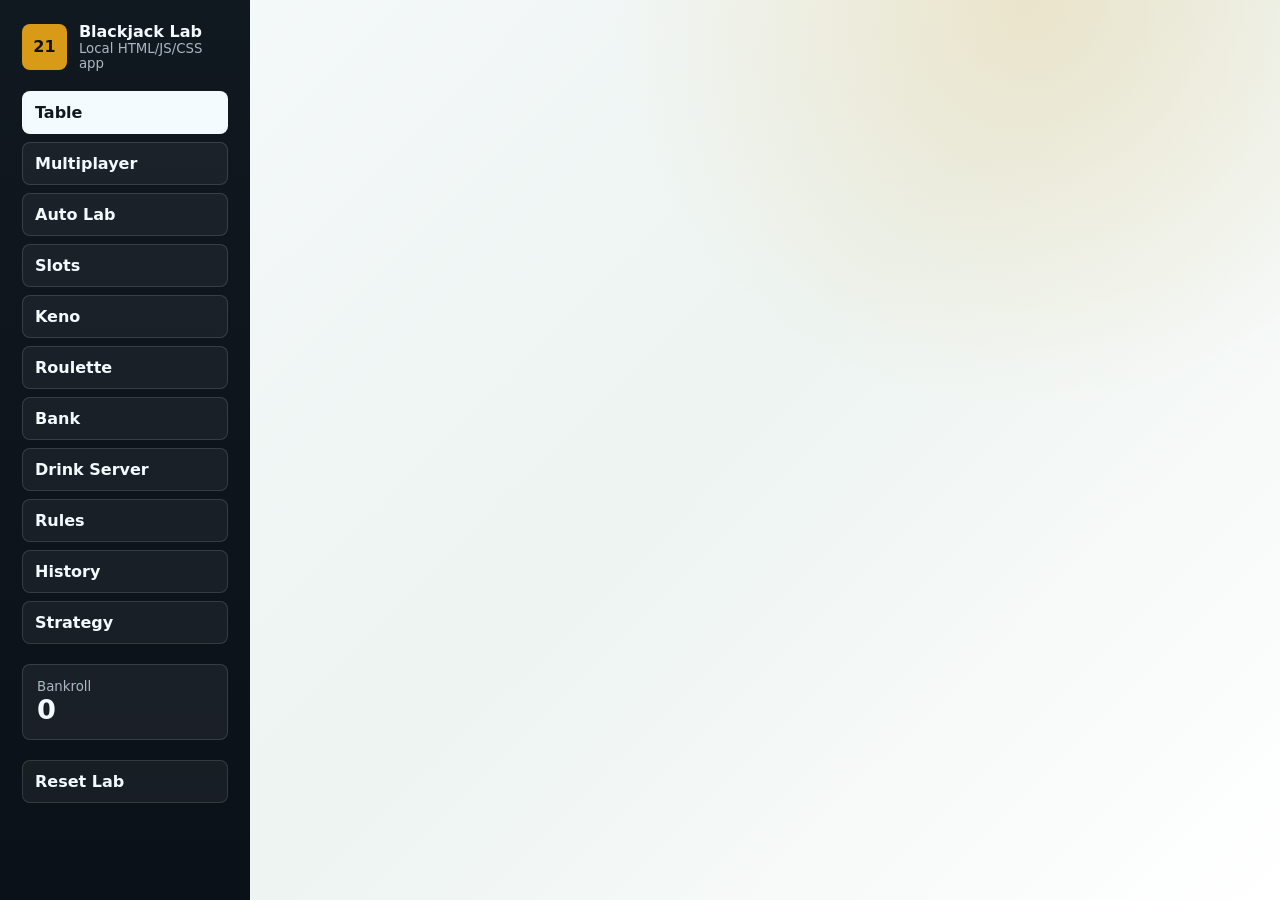
==== commit 255685ae: "Publish Blackjack Lab mini client" ====
--- a/play.html
+++ b/play.html
@@ -4,7 +4,7 @@
     <meta charset="utf-8" />
     <meta name="viewport" content="width=device-width, initial-scale=1" />
     <title>Blackjack Lab</title>
-    <link rel="stylesheet" href="./src/styles.css?v=2" />
+    <link rel="stylesheet" href="./src/styles.css?v=4" />
   </head>
   <body>
     <aside class="rail">
@@ -21,6 +21,7 @@
         <button data-view="auto">Auto Lab</button>
         <button data-view="slots">Slots</button>
         <button data-view="keno">Keno</button>
+        <button data-view="roulette">Roulette</button>
         <button data-view="bank">Bank</button>
         <button data-view="drinks">Drink Server</button>
         <button data-view="rules">Rules</button>
@@ -38,6 +39,6 @@
       <section id="app"></section>
     </main>
 
-    <script type="module" src="./src/app.js?v=60"></script>
+    <script type="module" src="./src/app.js?v=62"></script>
   </body>
 </html>
--- a/src/styles.css
+++ b/src/styles.css
@@ -0,0 +1,1639 @@
+:root {
+  --felt: #0e4a2f;
+  --felt-dark: #073421;
+  --ink: #17202a;
+  --muted: #6b7788;
+  --line: #dbe5ec;
+  --gold: #d99a18;
+  --red: #d84f45;
+  --blue: #1f6ccf;
+  --panel: rgba(255,255,255,.92);
+  font-family: Inter, ui-sans-serif, system-ui, -apple-system, BlinkMacSystemFont, "Segoe UI", sans-serif;
+}
+
+* { box-sizing: border-box; }
+body {
+  margin: 0;
+  min-height: 100vh;
+  display: grid;
+  grid-template-columns: 250px 1fr;
+  background:
+    radial-gradient(circle at 80% 0%, rgba(217,154,24,.18), transparent 30%),
+    linear-gradient(135deg, #f6fafb, #edf4f1 52%, #ffffff);
+  color: var(--ink);
+}
+
+.rail {
+  position: sticky;
+  top: 0;
+  height: 100vh;
+  padding: 22px;
+  background: linear-gradient(180deg, #101820, #0b1118);
+  color: #f4fbff;
+  display: flex;
+  flex-direction: column;
+  gap: 20px;
+}
+.brand { display: flex; align-items: center; gap: 12px; }
+.brand > span {
+  width: 46px;
+  height: 46px;
+  display: grid;
+  place-items: center;
+  border-radius: 8px;
+  background: var(--gold);
+  color: #111;
+  font-weight: 900;
+}
+.brand small, .rail-card small { display: block; color: #aab8c4; }
+.runtime-badge {
+  display: inline-block;
+  margin: 10px 0 0;
+  border: 1px solid #c8d5df;
+  border-radius: 999px;
+  padding: 6px 11px;
+  color: #405269;
+  background: rgba(255,255,255,.72);
+  font-weight: 800;
+  font-size: .86rem;
+}
+nav { display: grid; gap: 8px; }
+button, input, select {
+  font: inherit;
+}
+nav button, .ghost {
+  border: 1px solid rgba(255,255,255,.13);
+  background: rgba(255,255,255,.05);
+  color: #f4fbff;
+  border-radius: 8px;
+  padding: 11px 12px;
+  text-align: left;
+  cursor: pointer;
+  font-weight: 750;
+}
+nav button.active {
+  background: #f4fbff;
+  color: #101820;
+}
+.rail-card {
+  border: 1px solid rgba(255,255,255,.13);
+  background: rgba(255,255,255,.06);
+  border-radius: 8px;
+  padding: 14px;
+}
+.rail-card strong { display: block; font-size: 1.7rem; }
+
+main { padding: 28px; min-width: 0; }
+.topbar {
+  display: flex;
+  justify-content: space-between;
+  align-items: stretch;
+  gap: 18px;
+  margin-bottom: 18px;
+}
+h1 { margin: 0; font-size: clamp(2rem, 4vw, 3.7rem); line-height: 1; }
+.eyebrow {
+  color: var(--gold);
+  text-transform: uppercase;
+  letter-spacing: .14em;
+  font-size: .78rem;
+  font-weight: 900;
+}
+.top-stats, .settings-grid, .strategy-grid {
+  display: grid;
+  grid-template-columns: repeat(auto-fit, minmax(150px, 1fr));
+  gap: 12px;
+}
+.top-stats { min-width: min(640px, 55vw); }
+.metric, .control-panel, .settings-grid label, .strategy-grid article, .history-row {
+  background: var(--panel);
+  border: 1px solid var(--line);
+  border-radius: 8px;
+  padding: 14px;
+  box-shadow: 0 12px 30px rgba(21, 37, 54, .07);
+}
+.metric span, .fine, small { color: var(--muted); }
+.metric strong { display: block; font-size: 1.45rem; margin-top: 4px; }
+
+.table-layout {
+  display: grid;
+  grid-template-columns: minmax(0, 1.65fr) minmax(310px, .75fr);
+  gap: 18px;
+}
+.slots-layout {
+  display: grid;
+  grid-template-columns: minmax(0, 1fr) minmax(300px, 360px);
+  gap: 18px;
+}
+.slots-stage {
+  position: relative;
+  min-height: min(72vh, 760px);
+  border-radius: 12px;
+  overflow: hidden;
+  background: #101820;
+  border: 1px solid #243445;
+  box-shadow: 0 24px 54px rgba(16, 24, 32, .22);
+}
+.slots-world {
+  width: 100%;
+  height: min(72vh, 760px);
+  min-height: 540px;
+  outline: none;
+}
+.slots-world canvas {
+  display: block;
+  width: 100%;
+  height: 100%;
+  cursor: grab;
+}
+.slots-world:active canvas {
+  cursor: grabbing;
+}
+.slots-loading {
+  min-height: 540px;
+  display: grid;
+  place-items: center;
+  color: #f4fbff;
+  font-weight: 900;
+  background:
+    linear-gradient(90deg, rgba(217,154,24,.12) 1px, transparent 1px),
+    linear-gradient(0deg, rgba(255,255,255,.08) 1px, transparent 1px),
+    #101820;
+  background-size: 42px 42px;
+}
+.slots-loading.error {
+  color: #ffd6d2;
+  padding: 28px;
+  text-align: center;
+}
+.slots-hud {
+  position: absolute;
+  left: 18px;
+  right: 18px;
+  bottom: 18px;
+  display: flex;
+  justify-content: space-between;
+  gap: 16px;
+  align-items: center;
+  border: 1px solid rgba(255,255,255,.16);
+  border-radius: 8px;
+  padding: 14px 16px;
+  background: rgba(10, 16, 23, .78);
+  color: #f4fbff;
+  backdrop-filter: blur(10px);
+}
+.slots-hud strong { font-size: 1.2rem; }
+.slots-hud span { color: #c8d5df; font-weight: 750; }
+.slots-panel .slot-detail {
+  display: grid;
+  gap: 6px;
+  margin: 12px 0;
+  border: 1px solid var(--line);
+  border-radius: 8px;
+  padding: 14px;
+  background: rgba(16, 24, 32, .04);
+}
+.slots-panel .slot-detail span { color: var(--muted); }
+.slot-emotes {
+  display: grid;
+  grid-template-columns: repeat(4, minmax(0, 1fr));
+  gap: 6px;
+}
+.slot-emotes button {
+  min-height: 34px;
+  padding: 6px 8px;
+  font-size: 0.78rem;
+}
+.slot-machine-wrap {
+  margin: 12px 0;
+}
+.slot-console-head {
+  display: none;
+}
+.slot-seated .slot-console {
+  position: fixed;
+  z-index: 20;
+  left: 50%;
+  top: 50%;
+  width: min(760px, calc(100vw - 48px));
+  max-height: calc(100vh - 48px);
+  overflow: auto;
+  transform: translate(-50%, -50%);
+  border: 1px solid rgba(255,255,255,.24);
+  border-radius: 12px;
+  padding: 16px;
+  background:
+    linear-gradient(180deg, rgba(10,16,23,.96), rgba(16,24,32,.98)),
+    #101820;
+  box-shadow: 0 34px 90px rgba(0,0,0,.48);
+}
+.slot-seated .slot-console::before {
+  content: "";
+  position: fixed;
+  inset: -100vh;
+  z-index: -1;
+  background: rgba(5, 10, 16, .58);
+}
+.slot-seated .slot-console-head {
+  display: flex;
+  justify-content: space-between;
+  align-items: baseline;
+  gap: 12px;
+  color: #f8fbfd;
+  margin-bottom: 10px;
+}
+.slot-seated .slot-console-head strong {
+  font-size: 1.25rem;
+}
+.slot-seated .slot-console-head span {
+  color: #aab8c4;
+  font-weight: 850;
+}
+.slot-seated .slot-machine-wrap {
+  margin: 0 0 14px;
+}
+.slot-seated .slot-machine-face {
+  min-height: 420px;
+  display: grid;
+  align-content: center;
+}
+.slot-seated .slot-reels span {
+  min-height: 72px;
+  font-size: clamp(1rem, 2.4vw, 1.55rem);
+}
+.slot-seated .slot-wager-grid label,
+.slot-seated .slot-bet-readout {
+  color: #f8fbfd;
+}
+.slot-machine-empty {
+  min-height: 180px;
+  display: grid;
+  place-items: center;
+  border: 1px dashed #c8d5df;
+  border-radius: 8px;
+  color: var(--muted);
+  background: #f8fbfd;
+  text-align: center;
+  padding: 16px;
+}
+.slot-machine-face {
+  position: relative;
+  overflow: hidden;
+  border-radius: 8px;
+  padding: 14px;
+  color: #f8fbfd;
+  background:
+    linear-gradient(180deg, color-mix(in srgb, var(--machine-color), #101820 34%), #101820 74%),
+    #101820;
+  border: 2px solid var(--machine-color);
+  box-shadow: inset 0 0 28px rgba(255,255,255,.08), 0 16px 28px rgba(16,24,32,.12);
+}
+.slot-machine-face.physical {
+  background:
+    radial-gradient(circle at 50% 0%, rgba(255,255,255,.14), transparent 38%),
+    linear-gradient(180deg, #2b3038, #101820);
+}
+.slot-machine-face.sap, .slot-machine-face.wap {
+  box-shadow: inset 0 0 28px rgba(255,255,255,.08), 0 0 28px color-mix(in srgb, var(--machine-color), transparent 35%);
+}
+.slot-machine-title {
+  font-weight: 950;
+  text-transform: uppercase;
+  letter-spacing: .04em;
+  margin-bottom: 10px;
+  color: #fff;
+}
+.slot-progressive-chip {
+  margin: -2px 0 10px;
+  border: 1px solid color-mix(in srgb, var(--machine-color), #fff 25%);
+  border-radius: 999px;
+  padding: 6px 10px;
+  background: rgba(250, 204, 21, .14);
+  color: #fef3c7;
+  font-weight: 950;
+  text-align: center;
+}
+.slot-free-chip {
+  margin: -3px 0 10px;
+  border-radius: 999px;
+  padding: 5px 9px;
+  background: #dff8eb;
+  color: #087345;
+  font-weight: 950;
+  text-align: center;
+}
+.slot-reels {
+  display: grid;
+  gap: 7px;
+  padding: 10px;
+  border-radius: 8px;
+  background: rgba(0,0,0,.24);
+}
+.slot-reels span {
+  min-height: 46px;
+  display: grid;
+  place-items: center;
+  border-radius: 7px;
+  border: 1px solid rgba(255,255,255,.18);
+  background: linear-gradient(180deg, #fff, #dde7ef);
+  color: #111820;
+  font-weight: 950;
+  font-size: clamp(.72rem, 1.5vw, 1.08rem);
+  text-align: center;
+  box-shadow: inset 0 -8px 16px rgba(16,24,32,.08);
+}
+.slot-machine-face.digital .slot-reels span {
+  background: #08121c;
+  color: #ecfeff;
+  border-color: color-mix(in srgb, var(--machine-color), #fff 18%);
+  box-shadow: inset 0 0 16px color-mix(in srgb, var(--machine-color), transparent 64%);
+}
+
+.chat-panel {
+  margin-top: 16px;
+  border: 1px solid var(--line);
+  border-radius: 12px;
+  padding: 14px;
+  background: rgba(255, 255, 255, 0.94);
+}
+.chat-panel h3 {
+  margin: 0 0 10px;
+  font-size: 1rem;
+}
+.chat-log {
+  display: grid;
+  gap: 10px;
+  max-height: 240px;
+  overflow-y: auto;
+  padding-right: 2px;
+  margin-bottom: 12px;
+}
+.chat-empty {
+  color: var(--muted);
+  font-size: 0.94rem;
+}
+.chat-message {
+  padding: 10px 12px;
+  border-radius: 10px;
+  background: #f7fafc;
+  color: var(--ink);
+  line-height: 1.45;
+}
+.chat-message strong {
+  color: var(--blue);
+}
+.chat-input-row {
+  display: grid;
+  grid-template-columns: 1fr auto;
+  gap: 10px;
+}
+.chat-input-row input {
+  width: 100%;
+  padding: 10px 12px;
+  border-radius: 10px;
+  border: 1px solid var(--line);
+  outline: none;
+}
+
+.chat-input-row button {
+  min-width: 120px;
+}
+
+.avatar-panel {
+  margin-top: 18px;
+  border: 1px solid var(--line);
+  border-radius: 12px;
+  padding: 14px;
+  background: rgba(255, 255, 255, 0.94);
+}
+.avatar-panel h3 {
+  margin: 0 0 10px;
+}
+.avatar-panel label {
+  display: block;
+  margin-bottom: 10px;
+}
+.avatar-panel label input,
+.avatar-panel label select {
+  width: 100%;
+  margin-top: 6px;
+  padding: 8px 10px;
+  border: 1px solid var(--line);
+  border-radius: 8px;
+  background: #fff;
+}
+.avatar-panel label.check {
+  display: flex;
+  align-items: center;
+  gap: 10px;
+  margin-bottom: 12px;
+}
+.avatar-panel .avatar-presets {
+  padding: 12px 10px 8px;
+  border: 1px solid rgba(0, 0, 0, 0.08);
+  border-radius: 10px;
+  background: #f7f9fc;
+  margin: 10px 0;
+}
+.avatar-panel .avatar-presets label {
+  margin-bottom: 8px;
+}
+.avatar-panel .avatar-chip {
+  display: inline-block;
+  width: 14px;
+  height: 14px;
+  border-radius: 50%;
+  border: 2px solid #ffffff;
+  box-shadow: 0 0 0 1px rgba(0, 0, 0, 0.12);
+  vertical-align: middle;
+  margin-right: 6px;
+}
+.avatar-panel .button-row {
+  margin-top: 8px;
+}
+.avatar-panel .button-row.tight button {
+  min-width: 92px;
+}
+
+.slot-machine-face.spinning .slot-reels span {
+  animation: reelFlash .14s linear infinite;
+}
+.slot-machine-face.cascading .slot-reels span.hit {
+  animation: cascadeDrop .7s ease-in-out infinite alternate;
+}
+.slot-machine-face.wheelBonus.has-win::after,
+.slot-machine-face.pickBonus.has-win::after,
+.slot-machine-face.mystery.has-win::after {
+  content: "FEATURE";
+  position: absolute;
+  right: 14px;
+  top: 14px;
+  border-radius: 999px;
+  padding: 8px 12px;
+  background: #facc15;
+  color: #101820;
+  font-weight: 950;
+  animation: winPulse .55s ease-in-out infinite alternate;
+}
+.slot-reels span.hit {
+  background: var(--machine-color);
+  color: #101820;
+  animation: winPulse .7s ease-in-out infinite alternate;
+}
+.slot-machine-face small {
+  display: block;
+  margin-top: 10px;
+  color: #dbeafe;
+}
+.slot-wager-grid {
+  display: grid;
+  grid-template-columns: 1fr 1fr;
+  gap: 10px;
+}
+.slot-bet-readout {
+  display: block;
+  margin: 10px 0;
+  color: #101820;
+}
+.slot-result {
+  min-height: 42px;
+  margin: 12px 0;
+  border-left: 4px solid var(--gold);
+  padding: 10px 12px;
+  border-radius: 8px;
+  background: #fff8e8;
+  color: #4f3600;
+  font-weight: 800;
+}
+.slot-result.staff {
+  border-left-color: var(--red);
+  background: #fff1f0;
+  color: #8b1d17;
+}
+.slot-history {
+  display: grid;
+  gap: 6px;
+}
+.slot-history p {
+  margin: 0;
+  padding: 8px 10px;
+  border-radius: 8px;
+  background: #f8fbfd;
+  color: #405269;
+}
+.slot-rules-panel {
+  margin-top: 12px;
+  border: 1px solid #dbe5ec;
+  border-radius: 8px;
+  padding: 12px;
+  background: #f8fbfd;
+}
+.slot-rules-panel h3 { margin-top: 0; }
+.slot-rules-panel table {
+  width: 100%;
+  border-collapse: collapse;
+  margin-top: 10px;
+  font-size: .9rem;
+}
+.slot-rules-panel th, .slot-rules-panel td {
+  border-bottom: 1px solid #dbe5ec;
+  padding: 7px 4px;
+  text-align: left;
+}
+.keno-layout {
+  display: grid;
+  grid-template-columns: minmax(0, 1fr) minmax(300px, 380px);
+  gap: 18px;
+}
+.keno-board {
+  display: grid;
+  grid-template-columns: repeat(10, minmax(38px, 1fr));
+  gap: 6px;
+}
+.keno-number {
+  min-height: 44px;
+  border: 1px solid #c8d5df;
+  border-radius: 8px;
+  background: #fff;
+  color: #17202a;
+  text-align: center;
+  font-weight: 900;
+}
+.keno-number.picked {
+  background: #d99a18;
+  border-color: #a96f00;
+  color: #101820;
+}
+.keno-number.drawn {
+  box-shadow: inset 0 0 0 3px #1f6ccf;
+}
+.keno-number.hit {
+  background: #18b981;
+  border-color: #087345;
+  color: #fff;
+  animation: winPulse .45s ease-in-out 2 alternate;
+}
+.keno-result {
+  margin-top: 14px;
+  border-left: 5px solid var(--blue);
+  border-radius: 8px;
+  padding: 12px;
+  background: #eef6ff;
+  font-weight: 850;
+}
+.keno-paytable {
+  display: grid;
+  gap: 6px;
+}
+.keno-paytable span {
+  display: flex;
+  justify-content: space-between;
+  border-bottom: 1px solid #dbe5ec;
+  padding: 5px 0;
+}
+.keno-history {
+  display: grid;
+  gap: 8px;
+  max-height: 230px;
+  overflow: auto;
+}
+.keno-history-row {
+  display: grid;
+  gap: 3px;
+  border: 1px solid #dbe5ec;
+  border-radius: 8px;
+  padding: 9px;
+  background: #f8fbfd;
+}
+.keno-history-row span,
+.keno-history-row small {
+  color: var(--muted);
+}
+.keno-card-tabs {
+  display: grid;
+  grid-template-columns: repeat(4, 1fr);
+  gap: 6px;
+  margin-bottom: 10px;
+}
+.keno-card-tabs button {
+  color: #17202a;
+  background: #f8fbfd;
+  border: 1px solid #c8d5df;
+  text-align: center;
+}
+.keno-card-tabs button.active {
+  background: #101820;
+  color: #fff;
+}
+.keno-draw-strip {
+  display: flex;
+  flex-wrap: wrap;
+  gap: 6px;
+  margin-top: 12px;
+}
+.keno-draw-strip span {
+  min-width: 34px;
+  min-height: 34px;
+  display: grid;
+  place-items: center;
+  border-radius: 999px;
+  background: #1f6ccf;
+  color: #fff;
+  font-weight: 950;
+  animation: ballDrop .28s ease-out both;
+}
+.keno-draw-strip span.hit {
+  background: #18b981;
+}
+.felt {
+  position: relative;
+  min-height: 650px;
+  overflow: hidden;
+  border-radius: 18px;
+  padding: 26px;
+  background:
+    radial-gradient(ellipse at center, rgba(255,255,255,.06), transparent 55%),
+    linear-gradient(145deg, var(--felt), var(--felt-dark));
+  border: 10px solid #3b2415;
+  box-shadow: inset 0 0 0 3px rgba(255,255,255,.12), 0 24px 54px rgba(39, 24, 14, .24);
+}
+.felt::before {
+  content: "BLACKJACK PAYS 3 TO 2";
+  position: absolute;
+  inset: 48% auto auto 50%;
+  transform: translate(-50%, -50%);
+  color: rgba(255,255,255,.12);
+  font-size: clamp(2rem, 6vw, 5rem);
+  font-weight: 900;
+  white-space: nowrap;
+}
+.count-ribbon {
+  position: absolute;
+  z-index: 2;
+  right: 22px;
+  top: 18px;
+  display: flex;
+  gap: 8px;
+  flex-wrap: wrap;
+}
+.count-ribbon span {
+  display: inline-flex;
+  align-items: center;
+  gap: 5px;
+  border: 1px solid rgba(255,255,255,.2);
+  border-radius: 999px;
+  padding: 6px 10px;
+  background: rgba(0,0,0,.2);
+  color: #dfeee8;
+  font-size: .82rem;
+  font-weight: 800;
+}
+.count-ribbon strong { color: #fff; }
+.auto-table-hud {
+  position: absolute;
+  z-index: 3;
+  left: 22px;
+  top: 18px;
+  max-width: min(420px, calc(100% - 44px));
+  border: 1px solid rgba(255,255,255,.22);
+  border-left: 6px solid var(--blue);
+  border-radius: 8px;
+  padding: 12px 14px;
+  background: rgba(9, 18, 26, .78);
+  color: #fff;
+  box-shadow: 0 18px 40px rgba(0,0,0,.24);
+  animation: hudPulse .45s ease-out both;
+}
+.auto-table-hud.deal { border-left-color: var(--gold); }
+.auto-table-hud.win { border-left-color: #18b981; }
+.auto-table-hud.lose { border-left-color: var(--red); }
+.auto-table-hud.push, .auto-table-hud.dealer { border-left-color: #94a3b8; }
+.auto-table-hud div:first-child {
+  display: flex;
+  justify-content: space-between;
+  gap: 18px;
+  align-items: baseline;
+}
+.auto-table-hud span {
+  color: #bed0dc;
+  font-weight: 900;
+  text-transform: uppercase;
+  font-size: .72rem;
+  letter-spacing: .08em;
+}
+.auto-table-hud strong {
+  font-size: 1.5rem;
+}
+.auto-table-hud p {
+  margin: 6px 0 0;
+  color: #f3fbff;
+}
+.auto-scoreline {
+  display: flex;
+  flex-wrap: wrap;
+  gap: 8px;
+  margin-top: 10px;
+}
+.auto-scoreline span {
+  text-transform: none;
+  letter-spacing: 0;
+  border: 1px solid rgba(255,255,255,.16);
+  border-radius: 999px;
+  padding: 5px 8px;
+  background: rgba(255,255,255,.08);
+  font-size: .78rem;
+}
+.dealer-zone, .player-zone { position: relative; z-index: 1; }
+.dealer-zone { min-height: 210px; }
+.player-zone { margin-top: 120px; }
+.zone-label {
+  color: #eaf7ef;
+  font-weight: 900;
+  text-transform: uppercase;
+  letter-spacing: .1em;
+}
+.hand-row { display: flex; gap: 10px; flex-wrap: wrap; margin-top: 12px; }
+.hands-grid { display: grid; grid-template-columns: repeat(auto-fit, minmax(210px, 1fr)); gap: 14px; }
+.player-hand {
+  border: 1px solid rgba(255,255,255,.18);
+  border-radius: 8px;
+  padding: 12px;
+  background: rgba(0,0,0,.16);
+  color: #fff;
+}
+.player-hand.active { outline: 3px solid var(--gold); }
+.player-hand.active::after {
+  content: "ACTIVE";
+  display: inline-block;
+  margin-top: 8px;
+  border-radius: 999px;
+  padding: 4px 8px;
+  background: var(--gold);
+  color: #111;
+  font-size: .7rem;
+  font-weight: 950;
+  animation: decisionBlink 1s ease-in-out infinite;
+}
+.player-hand.hand-win { box-shadow: inset 0 0 0 2px rgba(24,185,129,.55), 0 0 24px rgba(24,185,129,.25); }
+.player-hand.hand-lose { box-shadow: inset 0 0 0 2px rgba(216,79,69,.55), 0 0 24px rgba(216,79,69,.2); }
+.player-hand.hand-push { box-shadow: inset 0 0 0 2px rgba(217,154,24,.55), 0 0 24px rgba(217,154,24,.2); }
+.players-panel {
+  border: 1px solid rgba(255,255,255,.16);
+  border-radius: 10px;
+  padding: 12px;
+  margin-top: 14px;
+  background: rgba(0,0,0,.14);
+}
+.players-panel-head {
+  display: flex;
+  justify-content: space-between;
+  align-items: center;
+  gap: 12px;
+  margin-bottom: 10px;
+}
+.player-row {
+  display: flex;
+  justify-content: space-between;
+  align-items: baseline;
+  gap: 12px;
+  border-top: 1px solid rgba(255,255,255,.08);
+  padding: 8px 0;
+}
+.player-row:first-child {
+  border-top: none;
+}
+.player-row strong {
+  font-size: .95rem;
+}
+.player-seat-grid {
+  display: grid;
+  grid-template-columns: repeat(auto-fit, minmax(220px, 1fr));
+  gap: 14px;
+}
+.seat-cards {
+  display: flex;
+  flex-wrap: wrap;
+  gap: 8px;
+  margin-top: 10px;
+}
+.seat-cards.empty {
+  color: var(--muted);
+  font-size: .85rem;
+}
+.player-seat {
+  border: 1px solid rgba(255,255,255,.16);
+  border-radius: 12px;
+  padding: 12px;
+  background: rgba(0,0,0,.18);
+}
+.player-seat.current-seat {
+  box-shadow: 0 0 0 3px rgba(255,209,52,.35);
+}
+.seat-label {
+  display: flex;
+  justify-content: space-between;
+  align-items: center;
+  gap: 10px;
+}
+.seat-bankroll {
+  margin-top: 8px;
+  font-size: .95rem;
+}
+.seat-hand-meta {
+  display: flex;
+  justify-content: space-between;
+  gap: 10px;
+  margin-top: 8px;
+  font-size: .82rem;
+  color: #dbe5ec;
+}
+.seat-chips {
+  margin-top: 8px;
+}
+.badge {
+  display: inline-flex;
+  padding: 3px 8px;
+  border-radius: 999px;
+  background: rgba(255,255,255,.12);
+  color: #fff;
+  font-size: .7rem;
+  font-weight: 700;
+  letter-spacing: .04em;
+}
+.chip-stack {
+  margin-top: 10px;
+  display: flex;
+  align-items: center;
+  gap: 12px;
+}
+.chip-stack i {
+  width: 18px;
+  height: 18px;
+  border-radius: 50%;
+  background: radial-gradient(circle at 30% 30%, #fff 12%, #f5c542 35%, #d99a18 75%);
+  border: 1px solid rgba(255,255,255,.35);
+  box-shadow: inset 0 0 0 1px rgba(0,0,0,.15);
+  transform: translateY(calc(-4px * var(--index)));
+}
+.chip-stack span {
+  font-size: .9rem;
+  color: #fff;
+  letter-spacing: .01em;
+}
+.hand-head { display: flex; justify-content: space-between; gap: 10px; }
+.card {
+  position: relative;
+  width: 70px;
+  height: 98px;
+  border-radius: 9px;
+  background: #fff;
+  color: #111;
+  border: 1px solid #cfd8df;
+  display: grid;
+  grid-template-rows: 1fr 1fr;
+  align-items: center;
+  padding: 8px;
+  box-shadow: 0 10px 18px rgba(0,0,0,.25);
+  font-weight: 900;
+  transform-origin: center bottom;
+  animation: dealIn .42s cubic-bezier(.18,.84,.22,1) both, cardSettle .28s ease-out both;
+  animation-delay: calc(var(--deal, 0) * 70ms);
+}
+.hand-row .card:nth-child(2) { animation-delay: .05s; }
+.hand-row .card:nth-child(3) { animation-delay: .09s; }
+.hand-row .card:nth-child(4) { animation-delay: .13s; }
+.hand-row .card:nth-child(5) { animation-delay: .17s; }
+.card span { font-size: 1.8rem; text-align: center; }
+.card.red { color: var(--red); }
+.card.hidden {
+  color: #eaf7ef;
+  background: repeating-linear-gradient(45deg, #102337, #102337 8px, #173c5a 8px, #173c5a 16px);
+}
+.count-badge {
+  position: absolute;
+  right: 5px;
+  bottom: 5px;
+  min-width: 22px;
+  height: 22px;
+  display: grid;
+  place-items: center;
+  border-radius: 999px;
+  background: #e8edf2;
+  color: #526173;
+  font-size: .72rem;
+  font-style: normal;
+  font-weight: 950;
+}
+.count-badge.plus { background: #dff8eb; color: #087345; }
+.count-badge.minus { background: #ffe5e1; color: #a53229; }
+.empty-seat {
+  color: rgba(255,255,255,.8);
+  border: 1px dashed rgba(255,255,255,.25);
+  border-radius: 8px;
+  padding: 28px;
+  margin-top: 14px;
+}
+.shoe-visual {
+  position: absolute;
+  right: 28px;
+  top: 230px;
+  width: 130px;
+  height: 150px;
+}
+.shoe-visual i {
+  position: absolute;
+  right: calc(var(--i) * 2px);
+  top: calc(var(--i) * 1px);
+  width: 74px;
+  height: 104px;
+  border-radius: 8px;
+  background: #f7fbff;
+  border: 1px solid #cbd5df;
+  transform: rotate(-4deg);
+}
+.result-banner {
+  position: absolute;
+  left: 50%;
+  bottom: 22px;
+  transform: translateX(-50%);
+  min-width: 300px;
+  text-align: center;
+  padding: 14px 18px;
+  border-radius: 8px;
+  background: #101820;
+  color: #fff;
+  border-left: 6px solid var(--gold);
+  animation: settlePop .28s ease-out both, resultGlow 1.1s ease-out both;
+}
+.result-banner.win { border-left-color: #18b981; }
+.result-banner.lose { border-left-color: var(--red); }
+.control-panel { display: grid; gap: 12px; align-content: start; }
+label { display: grid; gap: 6px; color: var(--muted); font-weight: 700; }
+input, select {
+  width: 100%;
+  border: 1px solid #c8d5df;
+  border-radius: 8px;
+  padding: 10px;
+  background: #fff;
+  color: var(--ink);
+}
+textarea.csv-box {
+  width: 100%;
+  min-height: 220px;
+  border: 1px solid #c8d5df;
+  border-radius: 8px;
+  padding: 12px;
+  background: #0f1720;
+  color: #e8f4ff;
+  font: 12px ui-monospace, SFMono-Regular, Consolas, monospace;
+  resize: vertical;
+}
+button {
+  border: 1px solid #c1ccd6;
+  border-radius: 8px;
+  padding: 10px 12px;
+  background: #fff;
+  color: var(--ink);
+  cursor: pointer;
+  font-weight: 800;
+}
+button.primary {
+  background: var(--gold);
+  border-color: #b77f0d;
+  color: #111;
+}
+button:disabled {
+  opacity: .45;
+  cursor: not-allowed;
+}
+.action-grid { display: grid; grid-template-columns: 1fr 1fr; gap: 8px; }
+.auto-watch {
+  border: 1px solid #d9e5ef;
+  border-radius: 8px;
+  background: #fff;
+  padding: 12px;
+  display: grid;
+  gap: 10px;
+}
+.auto-watch .section-head h3 { margin: 0; }
+.auto-watch .section-head span {
+  color: var(--muted);
+  font-weight: 900;
+}
+.decision-tile {
+  border-left: 5px solid var(--blue);
+  border-radius: 8px;
+  padding: 12px;
+  background: #f6faff;
+  display: grid;
+  gap: 4px;
+  animation: decisionSlide .28s ease-out both;
+}
+.decision-tile.win { border-left-color: #18b981; background: #f0fff7; }
+.decision-tile.lose { border-left-color: var(--red); background: #fff5f3; }
+.decision-tile.push, .decision-tile.dealer { border-left-color: #94a3b8; }
+.decision-tile.deal { border-left-color: var(--gold); background: #fffaf0; }
+.decision-tile small {
+  text-transform: uppercase;
+  letter-spacing: .08em;
+  font-weight: 950;
+}
+.decision-tile strong { font-size: 1.8rem; }
+.decision-tile span { color: #334155; }
+.score-bars {
+  display: grid;
+  gap: 8px;
+}
+.score-bars label {
+  position: relative;
+  overflow: hidden;
+  border: 1px solid #e1eaf1;
+  border-radius: 8px;
+  padding: 8px 10px;
+  display: flex;
+  justify-content: space-between;
+  color: #334155;
+  background: #f8fbfd;
+}
+.score-bars i {
+  position: absolute;
+  inset: auto auto 0 0;
+  height: 4px;
+  background: #18b981;
+  transition: width .35s ease;
+}
+.score-bars i.loss { background: var(--red); }
+.score-bars i.push { background: var(--gold); }
+.settle-panel, .odds-panel, .shoe-chart {
+  border: 1px solid #d9e5ef;
+  border-radius: 8px;
+  background: #fff;
+  padding: 12px;
+}
+.settle-panel {
+  display: grid;
+  gap: 5px;
+  border-left: 5px solid var(--gold);
+}
+.settle-panel strong { font-size: 1.05rem; }
+.settle-panel span { color: var(--muted); }
+.button-row.tight { margin-top: 0; }
+.shoe-chart {
+  display: grid;
+  gap: 7px;
+}
+.shoe-chart .section-head h3 { margin: 0; }
+.shoe-chart .section-head span { color: var(--muted); font-weight: 800; }
+.prob-row {
+  display: grid;
+  grid-template-columns: 34px 34px 1fr 54px 34px;
+  gap: 8px;
+  align-items: center;
+  font-size: .86rem;
+}
+.prob-row div {
+  height: 9px;
+  overflow: hidden;
+  border-radius: 999px;
+  background: #e8eef3;
+}
+.prob-row i {
+  display: block;
+  height: 100%;
+  border-radius: inherit;
+  background: linear-gradient(90deg, #1f6ccf, #18b981);
+}
+.prob-row em {
+  color: var(--muted);
+  font-style: normal;
+  text-align: right;
+}
+.prob-row small {
+  display: grid;
+  place-items: center;
+  border-radius: 999px;
+  background: #eef3f7;
+  font-weight: 900;
+}
+.prob-row small.plus { background: #dff8eb; color: #087345; }
+.prob-row small.minus { background: #ffe5e1; color: #a53229; }
+.coach-panel, .advice {
+  border-left: 4px solid var(--blue);
+  background: #f6faff;
+  padding: 12px;
+  border-radius: 8px;
+}
+.coach-state {
+  margin: 10px 0;
+  border: 1px solid #d9e5ef;
+  border-radius: 8px;
+  padding: 8px 10px;
+  background: #fff;
+}
+.coach-state summary, .rule-editor summary {
+  cursor: pointer;
+  font-weight: 800;
+  color: var(--blue);
+}
+.coach-state pre {
+  max-height: 190px;
+  overflow: auto;
+  margin: 8px 0 0;
+  white-space: pre-wrap;
+  color: #233345;
+}
+.button-row {
+  display: flex;
+  flex-wrap: wrap;
+  gap: 10px;
+  margin-top: 16px;
+}
+.rule-editor {
+  border: 1px solid #d9e5ef;
+  border-radius: 8px;
+  background: #fff;
+  padding: 10px 12px;
+}
+.rule-grid {
+  display: grid;
+  grid-template-columns: repeat(auto-fit, minmax(150px, 1fr));
+  gap: 10px;
+  margin-top: 10px;
+}
+.rule-grid label {
+  box-shadow: none;
+  background: #f8fbfd;
+}
+.auto-log {
+  max-height: 260px;
+  overflow: auto;
+  border: 1px solid #d9e5ef;
+  border-radius: 8px;
+  background: #fff;
+  padding: 10px;
+}
+.auto-log p {
+  margin: 0;
+  padding: 8px 0;
+  border-top: 1px solid #edf3f7;
+  color: #334155;
+}
+.auto-log p:first-child { border-top: 0; }
+.run-card, .grade-card {
+  border: 1px solid #d9e5ef;
+  border-radius: 8px;
+  background: #fff;
+  padding: 12px;
+}
+.run-title, .section-head {
+  display: flex;
+  justify-content: space-between;
+  gap: 12px;
+  align-items: center;
+}
+.run-title span { color: var(--muted); font-weight: 800; }
+.mini-metrics {
+  display: grid;
+  grid-template-columns: repeat(auto-fit, minmax(95px, 1fr));
+  gap: 8px;
+  margin: 10px 0;
+}
+.mini-metrics span {
+  border: 1px solid #e1eaf1;
+  border-radius: 8px;
+  padding: 8px;
+  background: #f8fbfd;
+}
+.mini-metrics small {
+  display: block;
+  margin-bottom: 3px;
+}
+.mini-metrics strong {
+  display: block;
+  font-size: .95rem;
+}
+.grade-card {
+  border-left: 5px solid var(--gold);
+  margin-bottom: 12px;
+}
+.grade-card > strong {
+  display: inline-grid;
+  place-items: center;
+  width: 52px;
+  height: 52px;
+  border-radius: 8px;
+  background: #101820;
+  color: #fff;
+  font-size: 1.35rem;
+  margin-right: 10px;
+}
+.grade-card > span { color: var(--muted); font-weight: 900; }
+.grade-card p { margin: 10px 0 0; color: #334155; }
+.grade-a, .grade-aplus, .grade-b { border-left-color: #18b981; }
+.grade-c { border-left-color: var(--gold); }
+.grade-d, .grade-f { border-left-color: var(--red); }
+.run-list { display: grid; gap: 10px; }
+.run-row {
+  display: grid;
+  grid-template-columns: 160px 1fr;
+  gap: 8px 12px;
+  border: 1px solid var(--line);
+  border-radius: 8px;
+  padding: 12px;
+  background: var(--panel);
+}
+.run-row small { grid-column: 2; }
+.settings-grid, .strategy-grid, .history-list { margin-top: 18px; }
+.service-layout {
+  display: grid;
+  grid-template-columns: repeat(auto-fit, minmax(300px, 1fr));
+  gap: 14px;
+}
+.service-panel, .drink-card, .service-notices {
+  background: var(--panel);
+  border: 1px solid var(--line);
+  border-radius: 8px;
+  padding: 14px;
+  box-shadow: 0 12px 30px rgba(21, 37, 54, .07);
+}
+.service-panel.wide { grid-column: 1 / -1; }
+.service-panel textarea {
+  width: 100%;
+  border: 1px solid #c8d5df;
+  border-radius: 8px;
+  padding: 10px;
+  resize: vertical;
+}
+.teller-tabs {
+  display: flex;
+  gap: 8px;
+  margin-bottom: 12px;
+}
+.teller-tabs .tab {
+  border: 1px solid var(--line);
+  background: var(--panel);
+  color: inherit;
+  border-radius: 8px;
+  padding: 8px 14px;
+  cursor: pointer;
+}
+.teller-tabs .tab.active {
+  background: var(--background);
+  border-color: var(--gold);
+}
+.offer-panel {
+  display: grid;
+  gap: 12px;
+}
+.offer-reason {
+  white-space: pre-wrap;
+  background: #f8f9fb;
+  border: 1px solid #d6e0eb;
+  border-radius: 8px;
+  padding: 10px;
+  margin: 0;
+}
+.full-width {
+  width: 100%;
+}
+.full-width textarea {
+  width: 100%;
+  min-height: 200px;
+}
+.loan-row {
+  display: grid;
+  gap: 6px;
+  border: 1px solid #e1eaf1;
+  border-radius: 8px;
+  padding: 12px;
+  margin-bottom: 10px;
+  background: #f8fbfd;
+}
+.loan-row.overdue { border-left: 5px solid var(--red); }
+.notice {
+  display: grid;
+  gap: 3px;
+  border-left: 5px solid #18b981;
+  border-radius: 8px;
+  padding: 10px 12px;
+  background: #f6fff9;
+  margin-bottom: 8px;
+}
+.notice.warn { border-left-color: var(--gold); background: #fffaf0; }
+.notice.bad { border-left-color: var(--red); background: #fff5f3; }
+.notice span { color: #334155; }
+.drink-meter-wrap {
+  margin: 16px 0;
+  background: var(--panel);
+  border: 1px solid var(--line);
+  border-radius: 8px;
+  padding: 14px;
+}
+.drink-meter {
+  height: 18px;
+  border-radius: 999px;
+  overflow: hidden;
+  background: #e8eef3;
+}
+.drink-meter.small {
+  height: 10px;
+  margin-bottom: 10px;
+}
+.drink-meter i {
+  display: block;
+  height: 100%;
+  border-radius: inherit;
+  background: linear-gradient(90deg, #d84f45, #d99a18 35%, #18b981);
+  transition: width .25s ease;
+}
+.drink-grid {
+  display: grid;
+  grid-template-columns: repeat(auto-fit, minmax(210px, 1fr));
+  gap: 14px;
+}
+.drink-card {
+  display: grid;
+  gap: 8px;
+  position: relative;
+  overflow: hidden;
+}
+.drink-card::before {
+  content: "";
+  position: absolute;
+  inset: 0 0 auto;
+  height: 4px;
+  background: linear-gradient(90deg, #18b981, #d99a18, #06b6d4);
+}
+.drink-card-head {
+  display: flex;
+  align-items: start;
+  justify-content: space-between;
+  gap: 10px;
+}
+.drink-card h2, .drink-card p { margin: 0; }
+.drink-card p { color: #334155; }
+.drink-card small { color: #52657a; }
+.drink-tag {
+  border: 1px solid #d6e0eb;
+  border-radius: 999px;
+  padding: 3px 7px;
+  color: #405269;
+  background: #f8fbfd;
+  font-size: .68rem;
+  font-weight: 950;
+  text-transform: uppercase;
+  letter-spacing: .06em;
+  white-space: nowrap;
+}
+.roulette-layout {
+  display: grid;
+  grid-template-columns: minmax(320px, 1fr) 380px;
+  gap: 18px;
+}
+.roulette-wheel-card {
+  min-height: 520px;
+  display: grid;
+  place-items: center;
+  align-content: center;
+  gap: 18px;
+  border-radius: 8px;
+  background:
+    radial-gradient(circle at center, rgba(255,255,255,.08), rgba(16,24,32,.92) 56%),
+    linear-gradient(135deg, #064e3b, #101820);
+  border: 1px solid rgba(255,255,255,.12);
+  overflow: hidden;
+}
+.roulette-wheel {
+  position: relative;
+  width: min(420px, 70vw);
+  aspect-ratio: 1;
+  border-radius: 50%;
+  display: grid;
+  place-items: center;
+  color: #fff;
+  background: conic-gradient(#7f1d1d 0 10deg, #111827 10deg 20deg, #7f1d1d 20deg 30deg, #111827 30deg 40deg, #065f46 40deg 50deg, #111827 50deg 60deg, #7f1d1d 60deg 70deg, #111827 70deg 80deg, #7f1d1d 80deg 90deg, #111827 90deg 100deg, #7f1d1d 100deg 110deg, #111827 110deg 120deg, #7f1d1d 120deg 130deg, #111827 130deg 140deg, #7f1d1d 140deg 150deg, #111827 150deg 160deg, #7f1d1d 160deg 170deg, #111827 170deg 180deg, #7f1d1d 180deg 190deg, #111827 190deg 200deg, #7f1d1d 200deg 210deg, #111827 210deg 220deg, #7f1d1d 220deg 230deg, #111827 230deg 240deg, #7f1d1d 240deg 250deg, #111827 250deg 260deg, #7f1d1d 260deg 270deg, #111827 270deg 280deg, #7f1d1d 280deg 290deg, #111827 290deg 300deg, #7f1d1d 300deg 310deg, #111827 310deg 320deg, #7f1d1d 320deg 330deg, #111827 330deg 340deg, #7f1d1d 340deg 350deg, #065f46 350deg 360deg);
+  border: 14px solid #d99a18;
+  box-shadow: 0 30px 80px rgba(0,0,0,.34), inset 0 0 0 16px rgba(0,0,0,.28);
+  animation: rouletteIdle 10s linear infinite;
+}
+.roulette-wheel span {
+  width: 34%;
+  aspect-ratio: 1;
+  border-radius: 50%;
+  display: grid;
+  place-items: center;
+  background: #f8fafc;
+  color: #101820;
+  font-size: 3rem;
+  font-weight: 950;
+  box-shadow: inset 0 0 0 8px #d99a18;
+}
+.roulette-wheel i {
+  position: absolute;
+  top: 8%;
+  width: 18px;
+  height: 18px;
+  border-radius: 50%;
+  background: #fff;
+  box-shadow: 0 0 18px rgba(255,255,255,.85);
+}
+.roulette-result {
+  border-radius: 8px;
+  padding: 14px 18px;
+  background: rgba(255,255,255,.9);
+  font-weight: 900;
+}
+.roulette-result.win { color: #087345; }
+.roulette-result.lose { color: var(--red); }
+.roulette-number-grid {
+  display: grid;
+  grid-template-columns: repeat(6, 1fr);
+  gap: 6px;
+}
+.roulette-number-grid span {
+  display: grid;
+  place-items: center;
+  min-height: 32px;
+  border-radius: 8px;
+  color: #fff;
+  font-weight: 900;
+}
+.roulette-number-grid .red { background: #b91c1c; }
+.roulette-number-grid .black { background: #111827; }
+.roulette-number-grid .green { background: #047857; }
+@keyframes rouletteIdle {
+  to { transform: rotate(360deg); }
+}
+.strategy-lessons {
+  display: grid;
+  grid-template-columns: repeat(auto-fit, minmax(280px, 1fr));
+  gap: 14px;
+  margin-top: 18px;
+}
+.lesson-card {
+  background: var(--panel);
+  border: 1px solid var(--line);
+  border-radius: 8px;
+  padding: 16px;
+  box-shadow: 0 12px 30px rgba(21, 37, 54, .07);
+}
+.lesson-card h2 { margin: 6px 0 8px; }
+.lesson-card p { color: #334155; }
+.lesson-tag {
+  display: inline-flex;
+  border-radius: 999px;
+  padding: 4px 8px;
+  background: #e8eef3;
+  color: #405269;
+  font-size: .76rem;
+  font-weight: 950;
+  text-transform: uppercase;
+  letter-spacing: .06em;
+}
+.lesson-tag.good { background: #dff8eb; color: #087345; }
+.lesson-tag.warn { background: #fff2d6; color: #8a5a00; }
+.position-grid {
+  display: grid;
+  grid-template-columns: 1fr 1fr;
+  gap: 12px;
+  margin-top: 12px;
+}
+.position-grid div {
+  border: 1px solid #e1eaf1;
+  border-radius: 8px;
+  padding: 12px;
+  background: #f8fbfd;
+}
+.position-grid strong { display: block; margin-bottom: 6px; }
+.position-grid ul {
+  margin: 0;
+  padding-left: 18px;
+  color: #334155;
+}
+.position-grid li { margin: 4px 0; }
+.check { display: flex !important; flex-direction: row; align-items: center; gap: 10px; }
+.check input { width: auto; }
+.history-row {
+  display: grid;
+  grid-template-columns: 110px 1fr;
+  gap: 12px;
+  margin-bottom: 10px;
+}
+.history-row small { grid-column: 2; }
+.history-row.win { border-left: 5px solid #18b981; }
+.history-row.lose { border-left: 5px solid var(--red); }
+.history-row.push { border-left: 5px solid var(--gold); }
+.toast {
+  position: fixed;
+  right: 24px;
+  bottom: 24px;
+  z-index: 10;
+  background: #101820;
+  color: #fff;
+  border-radius: 8px;
+  padding: 14px 16px;
+  box-shadow: 0 20px 50px rgba(0,0,0,.28);
+}
+.toast.good { border-left: 5px solid #18b981; }
+.toast.bad { border-left: 5px solid var(--red); }
+
+@keyframes dealIn {
+  from {
+    opacity: 0;
+    transform: translate(150px, -110px) rotate(18deg) scale(.86);
+  }
+  70% {
+    opacity: 1;
+    transform: translate(-3px, 3px) rotate(-2deg) scale(1.02);
+  }
+  to {
+    opacity: 1;
+    transform: translate(0, 0) rotate(0deg) scale(1);
+  }
+}
+
+@keyframes cardSettle {
+  0%, 72% { filter: drop-shadow(0 18px 20px rgba(0,0,0,.22)); }
+  100% { filter: drop-shadow(0 8px 10px rgba(0,0,0,.16)); }
+}
+
+@keyframes hudPulse {
+  from {
+    opacity: 0;
+    transform: translateY(-8px) scale(.98);
+  }
+  to {
+    opacity: 1;
+    transform: translateY(0) scale(1);
+  }
+}
+
+@keyframes decisionSlide {
+  from {
+    opacity: 0;
+    transform: translateX(10px);
+  }
+  to {
+    opacity: 1;
+    transform: translateX(0);
+  }
+}
+
+@keyframes decisionBlink {
+  0%, 100% { opacity: 1; }
+  50% { opacity: .58; }
+}
+
+@keyframes resultGlow {
+  from { box-shadow: 0 0 0 rgba(255,255,255,0); }
+  45% { box-shadow: 0 0 32px rgba(255,255,255,.5); }
+  to { box-shadow: 0 0 0 rgba(255,255,255,0); }
+}
+
+@keyframes settlePop {
+  from {
+    opacity: 0;
+    transform: translateX(-50%) translateY(12px) scale(.96);
+  }
+  to {
+    opacity: 1;
+    transform: translateX(-50%) translateY(0) scale(1);
+  }
+}
+
+@keyframes reelFlash {
+  from { transform: translateY(-2px); filter: blur(.6px); }
+  to { transform: translateY(2px); filter: blur(0); }
+}
+
+@keyframes winPulse {
+  from { box-shadow: 0 0 0 rgba(255,255,255,0); }
+  to { box-shadow: 0 0 18px rgba(255,255,255,.78); }
+}
+
+@keyframes ballDrop {
+  from {
+    opacity: 0;
+    transform: translateY(-12px) scale(.84);
+  }
+  to {
+    opacity: 1;
+    transform: translateY(0) scale(1);
+  }
+}
+
+@keyframes cascadeDrop {
+  from {
+    transform: translateY(-5px) scale(1.02);
+  }
+  to {
+    transform: translateY(5px) scale(.98);
+  }
+}
+
+@media (max-width: 980px) {
+  body { grid-template-columns: 1fr; }
+  .rail { height: auto; position: static; }
+  .topbar, .table-layout, .slots-layout, .keno-layout { display: grid; grid-template-columns: 1fr; }
+  .top-stats { min-width: 0; }
+}
